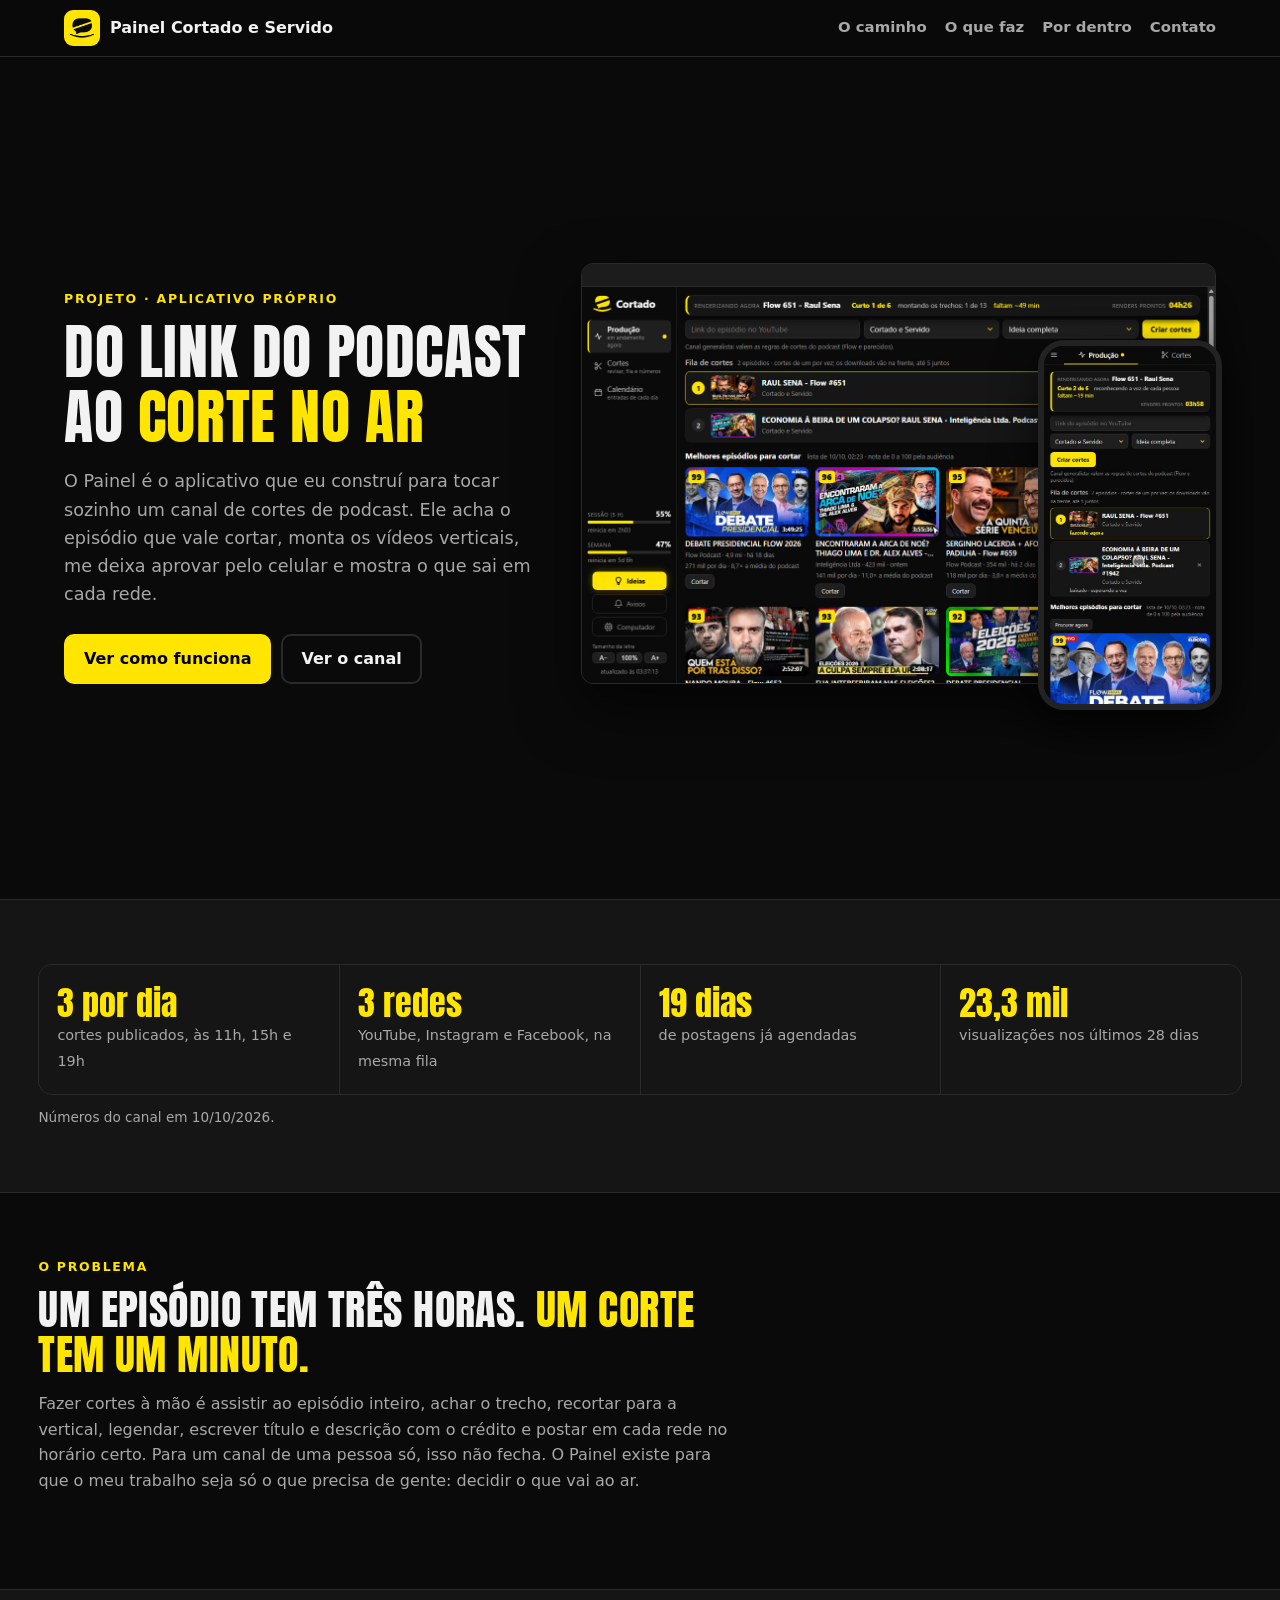
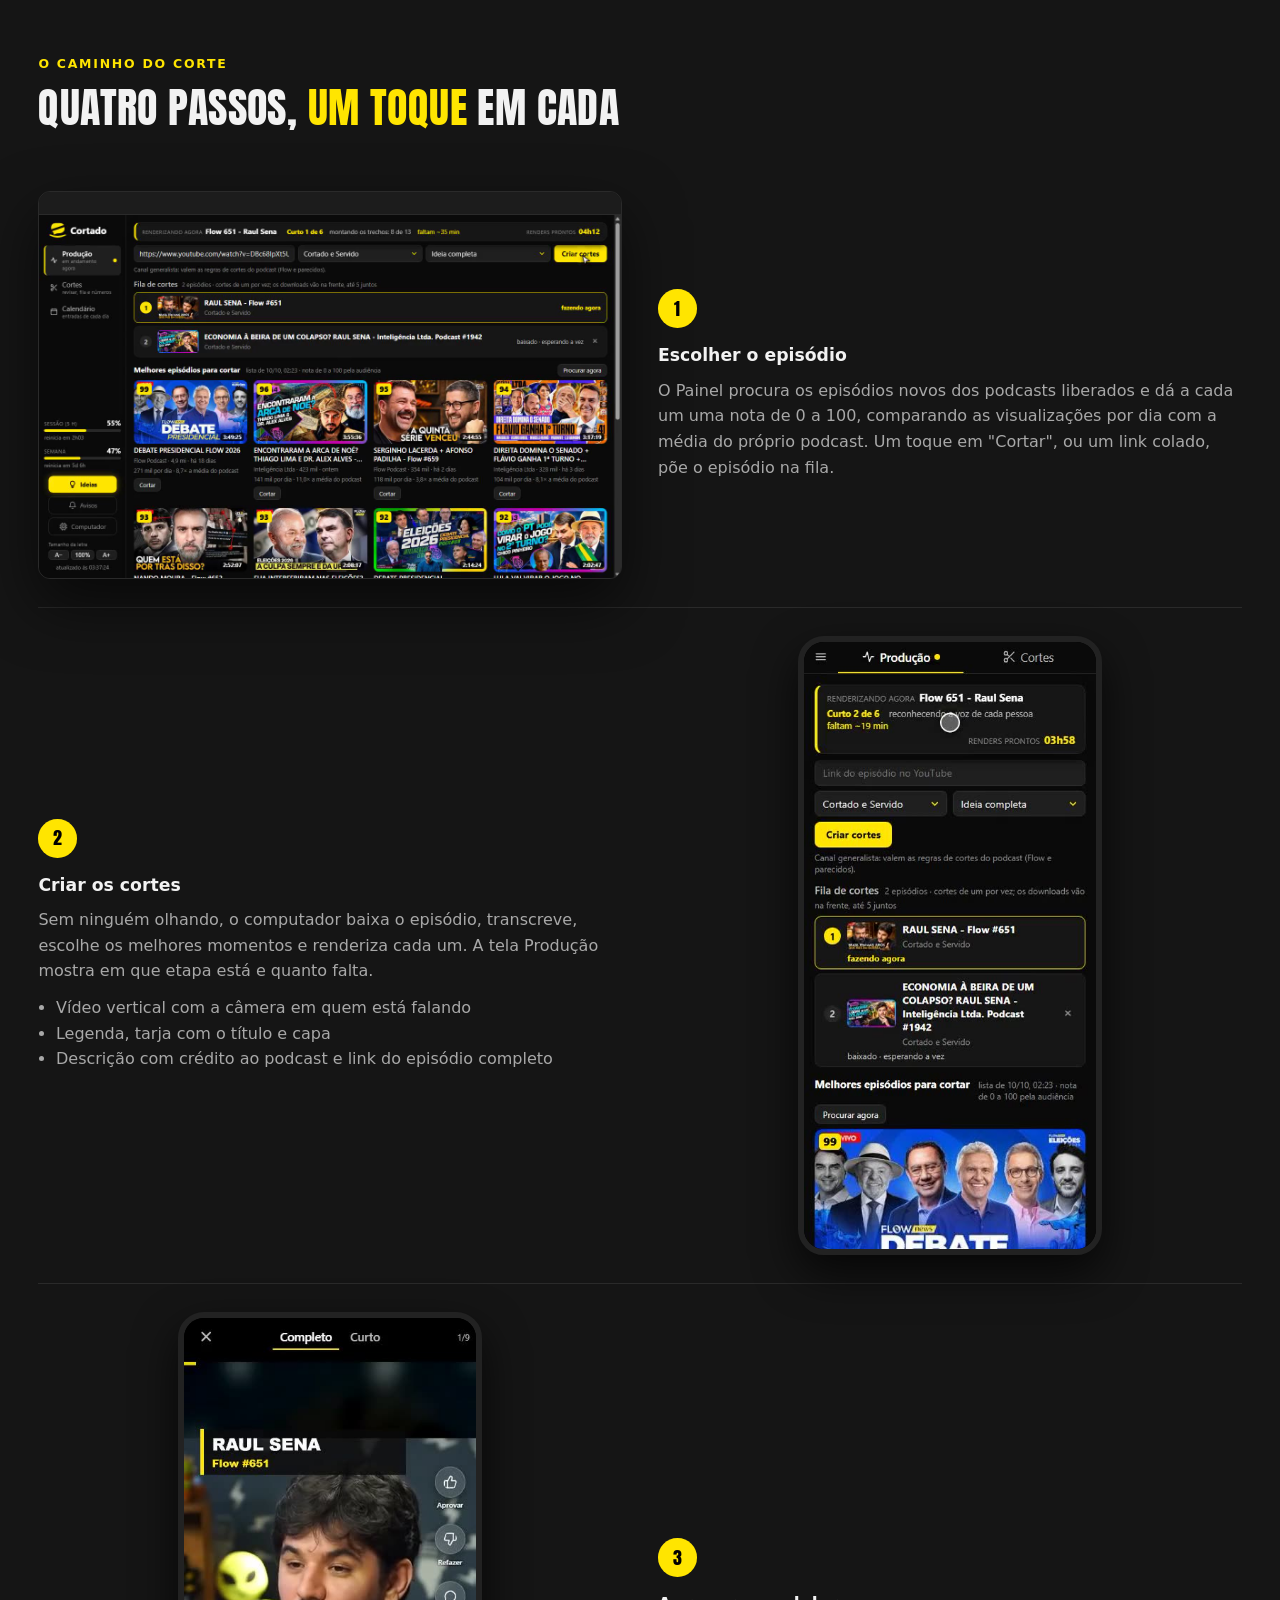
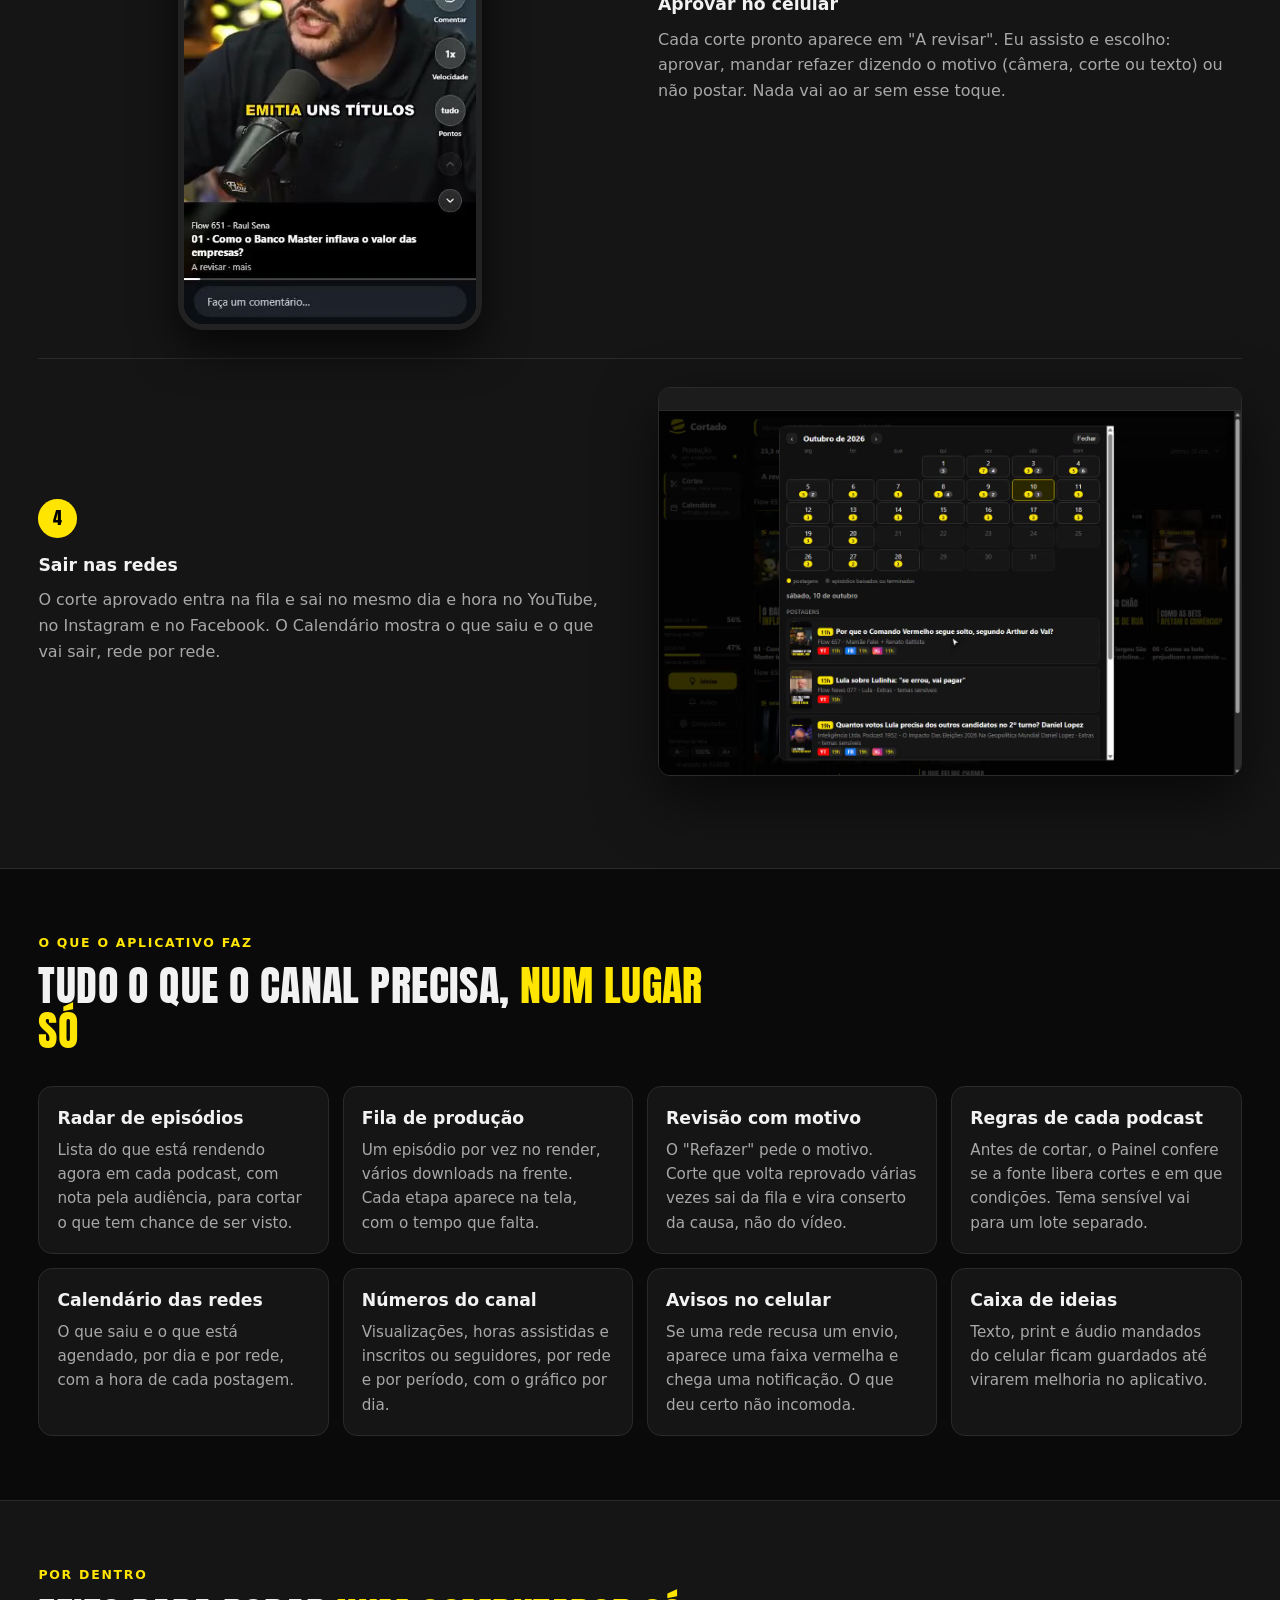
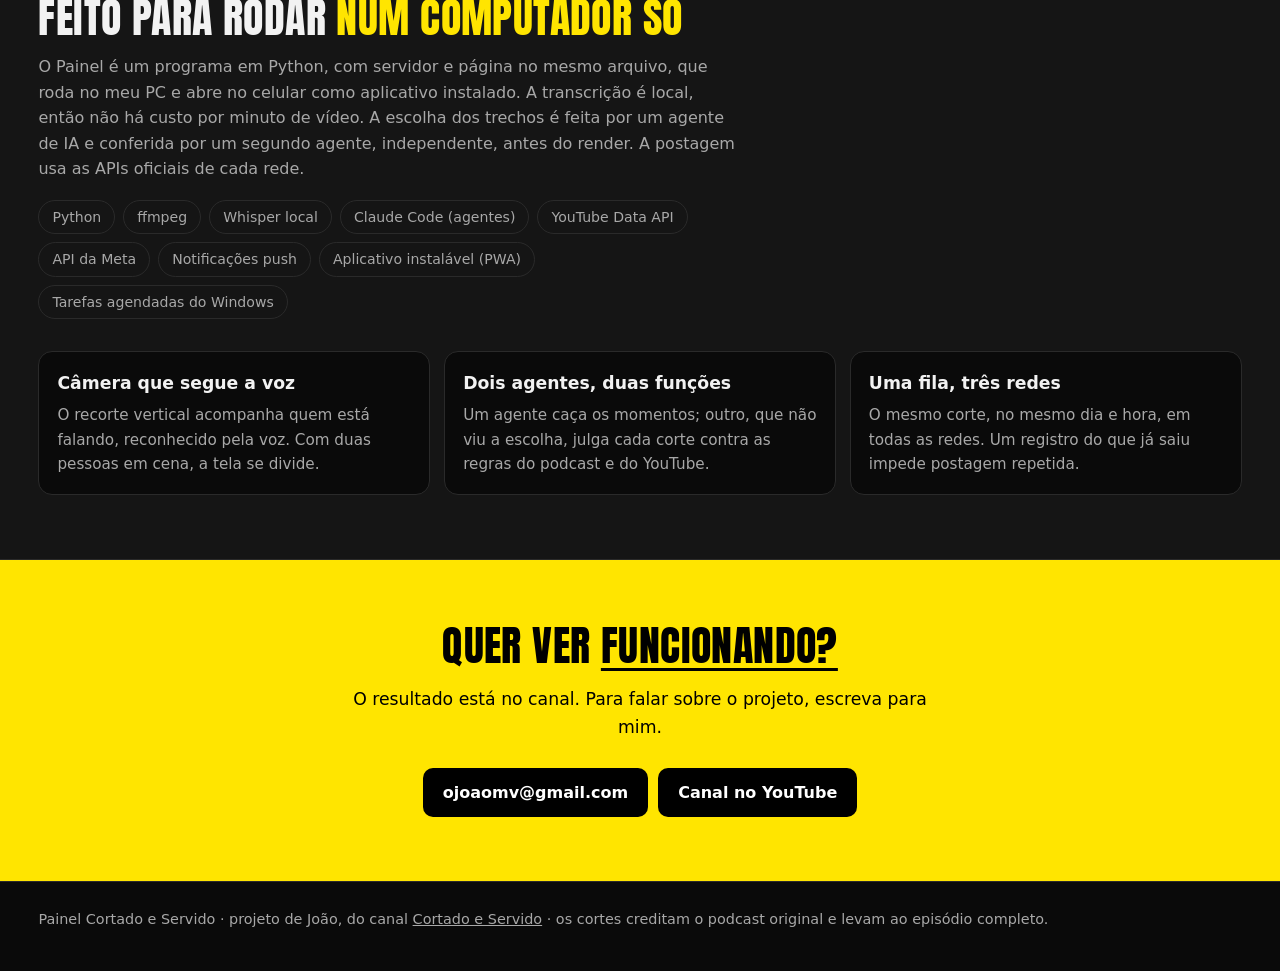
==== index.html @ e0ce44ca "Site do Painel Cortado e Servido: portfólio e vendas Co-Authored-By: Claude Opus 5.5 <noreply@anthro" ====
<!doctype html><html lang="pt-BR"><head><meta charset="utf-8"><meta name="viewport" content="width=device-width,initial-scale=1">
<title>Painel Cortado e Servido — do link do podcast ao corte no ar</title>
<meta name="description" content="Como funciona o Painel do Cortado e Servido: um aplicativo próprio que acha o episódio, cria os cortes, deixa aprovar no celular e agenda nas redes.">
<link rel="icon" href="favicon.ico" sizes="any"><link rel="icon" type="image/png" sizes="32x32" href="favicon-32.png"><link rel="apple-touch-icon" href="apple-touch-icon.png">
<link rel="preconnect" href="https://fonts.googleapis.com"><link rel="preconnect" href="https://fonts.gstatic.com" crossorigin>
<link href="https://fonts.googleapis.com/css2?family=Anton&display=swap" rel="stylesheet"><link rel="stylesheet" href="painel.css"></head><body>

<header class="topo"><div class="dentro"><a class="marca" href="./"><img src="icon-512.png" alt="" width="36" height="36">Painel Cortado e Servido</a>
<nav><a class="some" href="#caminho">O caminho</a><a class="some" href="#telas">O que faz</a><a class="some" href="#dentro">Por dentro</a><a href="#contato">Contato</a></nav></div></header>

<main>
<section class="capa"><div class="dentro">
<div><p class="olho">Projeto · aplicativo próprio</p>
<h1>Do link do podcast ao <em>corte no ar</em></h1>
<p class="sub">O Painel é o aplicativo que eu construí para tocar sozinho um canal de cortes de podcast. Ele acha o episódio que vale cortar, monta os vídeos verticais, me deixa aprovar pelo celular e mostra o que sai em cada rede.</p>
<div class="botoes"><a class="botao" href="#caminho">Ver como funciona</a><a class="botao claro" href="https://www.youtube.com/@cortadoeservido">Ver o canal</a></div></div>
<div class="palco"><div class="janela"><video src="videos/painel-pc.mp4" poster="videos/painel-pc.jpg" width="1280" height="800" autoplay muted loop playsinline preload="auto" aria-label="Vídeo do Painel no computador: colar o link do episódio, ver a fila, assistir ao corte, aprovar e conferir o calendário"></video></div>
<div class="celular"><video src="videos/painel-celular.mp4" poster="videos/painel-celular.jpg" width="412" height="856" autoplay muted loop playsinline preload="auto" aria-label="Vídeo do Painel no celular: do link do episódio ao corte aprovado"></video></div></div>
</div></section>

<section class="faixa"><div class="dentro">
<ul class="numeros">
<li><b>3 por dia</b><span>cortes publicados, às 11h, 15h e 19h</span></li>
<li><b>3 redes</b><span>YouTube, Instagram e Facebook, na mesma fila</span></li>
<li><b>19 dias</b><span>de postagens já agendadas</span></li>
<li><b>23,3 mil</b><span>visualizações nos últimos 28 dias</span></li>
</ul>
<p style="color:var(--fraco);font-size:.85em;margin:12px 0 0">Números do canal em 10/10/2026.</p>
</div></section>

<section id="problema"><div class="dentro"><div class="cab">
<p class="olho">O problema</p>
<h2>Um episódio tem três horas. <em>Um corte tem um minuto.</em></h2>
<p>Fazer cortes à mão é assistir ao episódio inteiro, achar o trecho, recortar para a vertical, legendar, escrever título e descrição com o crédito e postar em cada rede no horário certo. Para um canal de uma pessoa só, isso não fecha. O Painel existe para que o meu trabalho seja só o que precisa de gente: decidir o que vai ao ar.</p>
</div></div></section>

<section id="caminho" class="faixa"><div class="dentro"><div class="cab">
<p class="olho">O caminho do corte</p>
<h2>Quatro passos, <em>um toque</em> em cada</h2></div>

<div class="passo"><div><div class="n">1</div><h3>Escolher o episódio</h3>
<p>O Painel procura os episódios novos dos podcasts liberados e dá a cada um uma nota de 0 a 100, comparando as visualizações por dia com a média do próprio podcast. Um toque em "Cortar", ou um link colado, põe o episódio na fila.</p></div>
<div class="foto"><div class="janela"><video class="rola" src="videos/passo-link-pc.mp4" poster="videos/passo-link-pc.jpg" width="1280" height="800" muted loop playsinline preload="none" aria-label="Lista dos melhores episódios para cortar, com nota de 0 a 100"></video></div></div></div>

<div class="passo"><div><div class="n">2</div><h3>Criar os cortes</h3>
<p>Sem ninguém olhando, o computador baixa o episódio, transcreve, escolhe os melhores momentos e renderiza cada um. A tela Produção mostra em que etapa está e quanto falta.</p>
<ul><li>Vídeo vertical com a câmera em quem está falando</li><li>Legenda, tarja com o título e capa</li><li>Descrição com crédito ao podcast e link do episódio completo</li></ul></div>
<div class="foto estreita"><div class="celular"><video class="rola" src="videos/passo-fila-celular.mp4" poster="videos/passo-fila-celular.jpg" width="412" height="856" muted loop playsinline preload="none" aria-label="Tela Produção no celular: render em andamento e fila de cortes"></video></div></div></div>

<div class="passo"><div><div class="n">3</div><h3>Aprovar no celular</h3>
<p>Cada corte pronto aparece em "A revisar". Eu assisto e escolho: aprovar, mandar refazer dizendo o motivo (câmera, corte ou texto) ou não postar. Nada vai ao ar sem esse toque.</p></div>
<div class="foto estreita"><div class="celular"><video class="rola" src="videos/passo-aprovar-celular.mp4" poster="videos/passo-aprovar-celular.jpg" width="412" height="856" muted loop playsinline preload="none" aria-label="Tela Cortes no celular: cortes a revisar"></video></div></div></div>

<div class="passo"><div><div class="n">4</div><h3>Sair nas redes</h3>
<p>O corte aprovado entra na fila e sai no mesmo dia e hora no YouTube, no Instagram e no Facebook. O Calendário mostra o que saiu e o que vai sair, rede por rede.</p></div>
<div class="foto"><div class="janela"><video class="rola" src="videos/passo-calendario-pc.mp4" poster="videos/passo-calendario-pc.jpg" width="1280" height="800" muted loop playsinline preload="none" aria-label="Calendário do Painel com as postagens de cada dia em cada rede"></video></div></div></div>
</div></section>

<section id="telas"><div class="dentro"><div class="cab">
<p class="olho">O que o aplicativo faz</p>
<h2>Tudo o que o canal precisa, <em>num lugar só</em></h2></div>
<ul class="grade">
<li><h3>Radar de episódios</h3><p>Lista do que está rendendo agora em cada podcast, com nota pela audiência, para cortar o que tem chance de ser visto.</p></li>
<li><h3>Fila de produção</h3><p>Um episódio por vez no render, vários downloads na frente. Cada etapa aparece na tela, com o tempo que falta.</p></li>
<li><h3>Revisão com motivo</h3><p>O "Refazer" pede o motivo. Corte que volta reprovado várias vezes sai da fila e vira conserto da causa, não do vídeo.</p></li>
<li><h3>Regras de cada podcast</h3><p>Antes de cortar, o Painel confere se a fonte libera cortes e em que condições. Tema sensível vai para um lote separado.</p></li>
<li><h3>Calendário das redes</h3><p>O que saiu e o que está agendado, por dia e por rede, com a hora de cada postagem.</p></li>
<li><h3>Números do canal</h3><p>Visualizações, horas assistidas e inscritos ou seguidores, por rede e por período, com o gráfico por dia.</p></li>
<li><h3>Avisos no celular</h3><p>Se uma rede recusa um envio, aparece uma faixa vermelha e chega uma notificação. O que deu certo não incomoda.</p></li>
<li><h3>Caixa de ideias</h3><p>Texto, print e áudio mandados do celular ficam guardados até virarem melhoria no aplicativo.</p></li>
</ul></div></section>

<section id="dentro" class="faixa"><div class="dentro"><div class="cab">
<p class="olho">Por dentro</p>
<h2>Feito para rodar <em>num computador só</em></h2>
<p>O Painel é um programa em Python, com servidor e página no mesmo arquivo, que roda no meu PC e abre no celular como aplicativo instalado. A transcrição é local, então não há custo por minuto de vídeo. A escolha dos trechos é feita por um agente de IA e conferida por um segundo agente, independente, antes do render. A postagem usa as APIs oficiais de cada rede.</p>
<ul class="pilha"><li>Python</li><li>ffmpeg</li><li>Whisper local</li><li>Claude Code (agentes)</li><li>YouTube Data API</li><li>API da Meta</li><li>Notificações push</li><li>Aplicativo instalável (PWA)</li><li>Tarefas agendadas do Windows</li></ul></div>
<ul class="grade">
<li><h3>Câmera que segue a voz</h3><p>O recorte vertical acompanha quem está falando, reconhecido pela voz. Com duas pessoas em cena, a tela se divide.</p></li>
<li><h3>Dois agentes, duas funções</h3><p>Um agente caça os momentos; outro, que não viu a escolha, julga cada corte contra as regras do podcast e do YouTube.</p></li>
<li><h3>Uma fila, três redes</h3><p>O mesmo corte, no mesmo dia e hora, em todas as redes. Um registro do que já saiu impede postagem repetida.</p></li>
</ul></div></section>

<section id="contato" class="chamada"><div class="dentro">
<h2>Quer ver <em>funcionando?</em></h2>
<p>O resultado está no canal. Para falar sobre o projeto, escreva para mim.</p>
<div class="botoes"><a class="botao" href="mailto:ojoaomv@gmail.com">ojoaomv@gmail.com</a><a class="botao" href="https://www.youtube.com/@cortadoeservido">Canal no YouTube</a></div>
</div></section>
</main>

<footer><div class="dentro">Painel Cortado e Servido · projeto de João, do canal <a href="https://www.youtube.com/@cortadoeservido">Cortado e Servido</a> · os cortes creditam o podcast original e levam ao episódio completo.</div></footer>
<script src="painel.js"></script>
</body></html>
---- painel.css ----
:root{--amarelo:#ffe500;--preto:#0a0a0a;--chapa:#151515;--linha:#2a2a2a;--texto:#f2f2f2;--fraco:#a8a8a8}
*{box-sizing:border-box}
html{scroll-behavior:smooth;font-size:clamp(16px,.9375vw - 2px,30px)}
body{font-family:system-ui,-apple-system,"Segoe UI",sans-serif;margin:0;line-height:1.6;color:var(--texto);background:var(--preto)}
img,video{max-width:100%;height:auto;display:block}
a{color:var(--amarelo)}
.dentro{max-width:96rem;margin:0 auto;padding:0 max(16px,3vw)}

header.topo{position:sticky;top:0;z-index:5;background:rgba(10,10,10,.92);backdrop-filter:blur(8px);border-bottom:1px solid var(--linha)}
.topo .dentro{display:flex;align-items:center;gap:8px 18px;flex-wrap:wrap;padding-top:10px;padding-bottom:10px}
.marca{display:flex;align-items:center;gap:10px;font-weight:800;color:var(--texto);text-decoration:none}
.marca img{width:36px;height:36px;border-radius:9px}
nav{margin-left:auto;display:flex;gap:4px 18px;flex-wrap:wrap;align-items:center}
nav a{color:var(--fraco);text-decoration:none;font-weight:600;font-size:.93em}
nav a:hover{color:var(--texto)}

h1,h2{font-family:Anton,Impact,"Arial Narrow Bold",sans-serif;font-weight:400;text-transform:uppercase;letter-spacing:.01em;line-height:1.08;margin:0}
h1{font-size:clamp(2.6rem,4.7vw,9rem)}
h2{font-size:clamp(1.7rem,4.4vw,2.6rem)}
h3{font-size:1.08em;margin:0 0 .3em}
h1 em,h2 em{font-style:normal;color:var(--amarelo)}
.olho{font-size:.78em;font-weight:700;letter-spacing:.14em;text-transform:uppercase;color:var(--amarelo);margin:0 0 .9em}
.sub{font-size:1.14em;color:var(--fraco);max-width:38em;margin:1em 0 0}
section{padding:64px 0}
section.faixa{background:var(--chapa);border-top:1px solid var(--linha);border-bottom:1px solid var(--linha)}
.cab{max-width:44em;margin-bottom:32px}
.cab p{color:var(--fraco);margin:.8em 0 0}
.cab .olho{color:var(--amarelo);margin:0 0 .9em}

.botoes{display:flex;gap:10px;flex-wrap:wrap;margin-top:26px}
.botao{background:var(--amarelo);color:#000;text-decoration:none;font-weight:800;padding:12px 20px;border-radius:10px;display:inline-block}
.botao:hover{filter:brightness(1.08)}
.botao.claro{background:transparent;color:var(--texto);border:2px solid var(--linha);padding:10px 18px}
.botao.claro:hover{border-color:var(--fraco)}

.capa{padding:56px 0 40px}
.capa .dentro{display:grid;grid-template-columns:.85fr 1.15fr;gap:3rem;align-items:center;width:100%}
.palco{position:relative;padding-bottom:28px}
.janela{border:1px solid var(--linha);border-radius:12px;overflow:hidden;background:var(--chapa);box-shadow:0 24px 60px rgba(0,0,0,.6)}
.janela::before{content:"";display:block;height:22px;background:#1c1c1c;border-bottom:1px solid var(--linha)}
.celular{border:6px solid #222;border-radius:26px;overflow:hidden;background:#000;box-shadow:0 18px 44px rgba(0,0,0,.7)}
.palco .celular{position:absolute;right:-6px;bottom:0;width:31%}

.numeros{display:grid;grid-template-columns:repeat(auto-fit,minmax(150px,1fr));gap:1px;background:var(--linha);border:1px solid var(--linha);border-radius:14px;overflow:hidden;padding:0;margin:0;list-style:none}
.numeros li{background:var(--chapa);padding:20px 18px}
.numeros b{display:block;font-family:Anton,Impact,sans-serif;font-weight:400;font-size:2.1rem;line-height:1.1;color:var(--amarelo)}
.numeros span{font-size:.9em;color:var(--fraco)}

.passo{display:grid;grid-template-columns:1fr 1fr;gap:36px;align-items:center;padding:28px 0}
.passo + .passo{border-top:1px solid var(--linha)}
.passo:nth-child(even) .foto{order:-1}
.passo .n{font-family:Anton,Impact,sans-serif;font-size:1.1rem;color:#000;background:var(--amarelo);width:2.2em;height:2.2em;border-radius:50%;display:grid;place-items:center;margin-bottom:14px}
.passo p{color:var(--fraco);margin:.5em 0 0}
.passo ul{color:var(--fraco);padding-left:1.1em;margin:.7em 0 0}
.passo .foto.estreita{max-width:19rem;margin:0 auto}

.grade{display:grid;grid-template-columns:repeat(4,1fr);gap:14px;padding:0;margin:0;list-style:none}
.grade:has(li:nth-child(3):last-child){grid-template-columns:repeat(3,1fr)}
.grade li{border:1px solid var(--linha);border-radius:14px;padding:18px;background:var(--chapa)}
section.faixa .grade li{background:var(--preto)}
.grade p{margin:0;font-size:.95em;color:var(--fraco)}

.pilha{display:flex;flex-wrap:wrap;gap:8px;padding:0;margin:18px 0 0;list-style:none}
.pilha li{border:1px solid var(--linha);border-radius:99px;padding:5px 13px;font-size:.88em;color:var(--fraco)}

.dupla{display:grid;grid-template-columns:1fr 1fr;gap:14px}
.caixa{border:1px solid var(--linha);border-radius:14px;padding:22px;background:var(--chapa)}
.caixa.sim{border-color:var(--amarelo)}
.caixa ul{padding-left:1.1em;margin:.6em 0 0;color:var(--fraco)}
.caixa li{margin-bottom:.35em}

details{border-bottom:1px solid var(--linha);padding:14px 0}
summary{cursor:pointer;font-weight:700;list-style:none;display:flex;justify-content:space-between;gap:16px}
summary::after{content:"+";color:var(--amarelo);font-weight:800}
details[open] summary::after{content:"–"}
summary::-webkit-details-marker{display:none}
details p{color:var(--fraco);margin:.6em 0 0;max-width:46em}

.chamada{background:var(--amarelo);color:#000;text-align:center}
.chamada h2 em{color:#000;text-decoration:underline;text-decoration-thickness:.08em;text-underline-offset:.12em}
.chamada p{max-width:34em;margin:1em auto 0;font-size:1.08em}
.chamada .botoes{justify-content:center}
.chamada .botao{background:#000;color:#fff}

footer{padding:26px 0 40px;font-size:.9em;color:var(--fraco);border-top:1px solid var(--linha)}
footer a{color:var(--fraco)}

/* movimento (painel.js põe a classe js; sem ela a página fica inteira e parada) */
.gira{position:relative}
.gira img{transition:opacity .9s ease}
.gira img:not(:first-child){position:absolute;inset:0;width:100%;height:100%}
.gira img:not(.vista){opacity:0}
.telas{display:flex;gap:8px;margin-top:14px;font-size:.8em;font-weight:700;color:var(--fraco)}
.telas span{border:1px solid var(--linha);border-radius:99px;padding:3px 12px;transition:background .4s,color .4s,border-color .4s}
.telas span.vista{background:var(--amarelo);border-color:var(--amarelo);color:#000}
.palco{padding-bottom:26px}
.palco .celular{bottom:0;width:29%}
.botao{transition:transform .18s,filter .18s,border-color .18s}
.botao:hover{transform:translateY(-2px)}
.botao:active{transform:translateY(0) scale(.98)}
.grade li,.caixa{transition:transform .25s,border-color .25s,opacity .6s}
.grade li:hover{transform:translateY(-4px);border-color:var(--amarelo)}
.passo .foto img,.passo .foto video{transition:transform .5s cubic-bezier(.2,.7,.2,1)}
.passo .foto:hover img,.passo .foto:hover video{transform:scale(1.03)}
.progresso{position:fixed;left:0;top:0;height:3px;width:100%;z-index:9;background:var(--amarelo);transform:scaleX(0);transform-origin:left}
.js .surge{opacity:0;transform:translateY(24px);transition:opacity .6s ease,transform .6s cubic-bezier(.2,.7,.2,1),border-color .25s}
.js .surge.visto{opacity:1;transform:none}
.js .grade li.visto:hover{transform:translateY(-4px)}
.js .passo .foto.surge{transform:translateY(24px) scale(.96)}
.js .passo .foto.surge.visto{transform:none}
@keyframes sobe{from{opacity:0;transform:translateY(22px)}to{opacity:1;transform:none}}
@keyframes chega{from{opacity:0;transform:translateY(30px) scale(.96)}to{opacity:1;transform:none}}
@keyframes flutua{0%,100%{transform:translateY(0)}50%{transform:translateY(-10px)}}
@keyframes brilho{0%,100%{box-shadow:0 0 0 0 rgba(255,229,0,.45)}60%{box-shadow:0 0 0 12px rgba(255,229,0,0)}}
.js .capa .dentro>div:first-child>*{animation:sobe .7s cubic-bezier(.2,.7,.2,1) both}
.js .capa .dentro>div:first-child>:nth-child(2){animation-delay:.1s}
.js .capa .dentro>div:first-child>:nth-child(3){animation-delay:.22s}
.js .capa .dentro>div:first-child>:nth-child(4){animation-delay:.34s}
.js .palco{animation:chega .9s .25s cubic-bezier(.2,.7,.2,1) both}
.js .palco .celular{animation:flutua 5.5s ease-in-out infinite}
.js .capa .botao:not(.claro),.js .chamada .botao{animation:brilho 2.6s ease-out 1.2s infinite}

@media (min-width:761px){
 .capa .dentro,.topo .dentro{max-width:none;padding-left:5vw;padding-right:5vw}
 .capa .sub{font-size:clamp(1.1rem,1.25vw,2rem)}
 .capa{min-height:calc(100vh - 3.6rem);min-height:calc(100svh - 3.6rem);display:flex;align-items:center}
}
@media (max-width:1100px){.grade{grid-template-columns:1fr 1fr}}
@media (max-width:760px){
 .grade,.grade:has(li:nth-child(3):last-child){grid-template-columns:1fr}
 section{padding:44px 0}
 .capa{padding:32px 0 24px}
 .capa .dentro,.passo,.dupla{grid-template-columns:1fr;gap:22px}
 .passo:nth-child(even) .foto{order:0}
 nav a.some{display:none}
 h1{font-size:clamp(2.2rem,9.5vw,3.2rem)}
 .numeros{grid-template-columns:1fr 1fr}
}
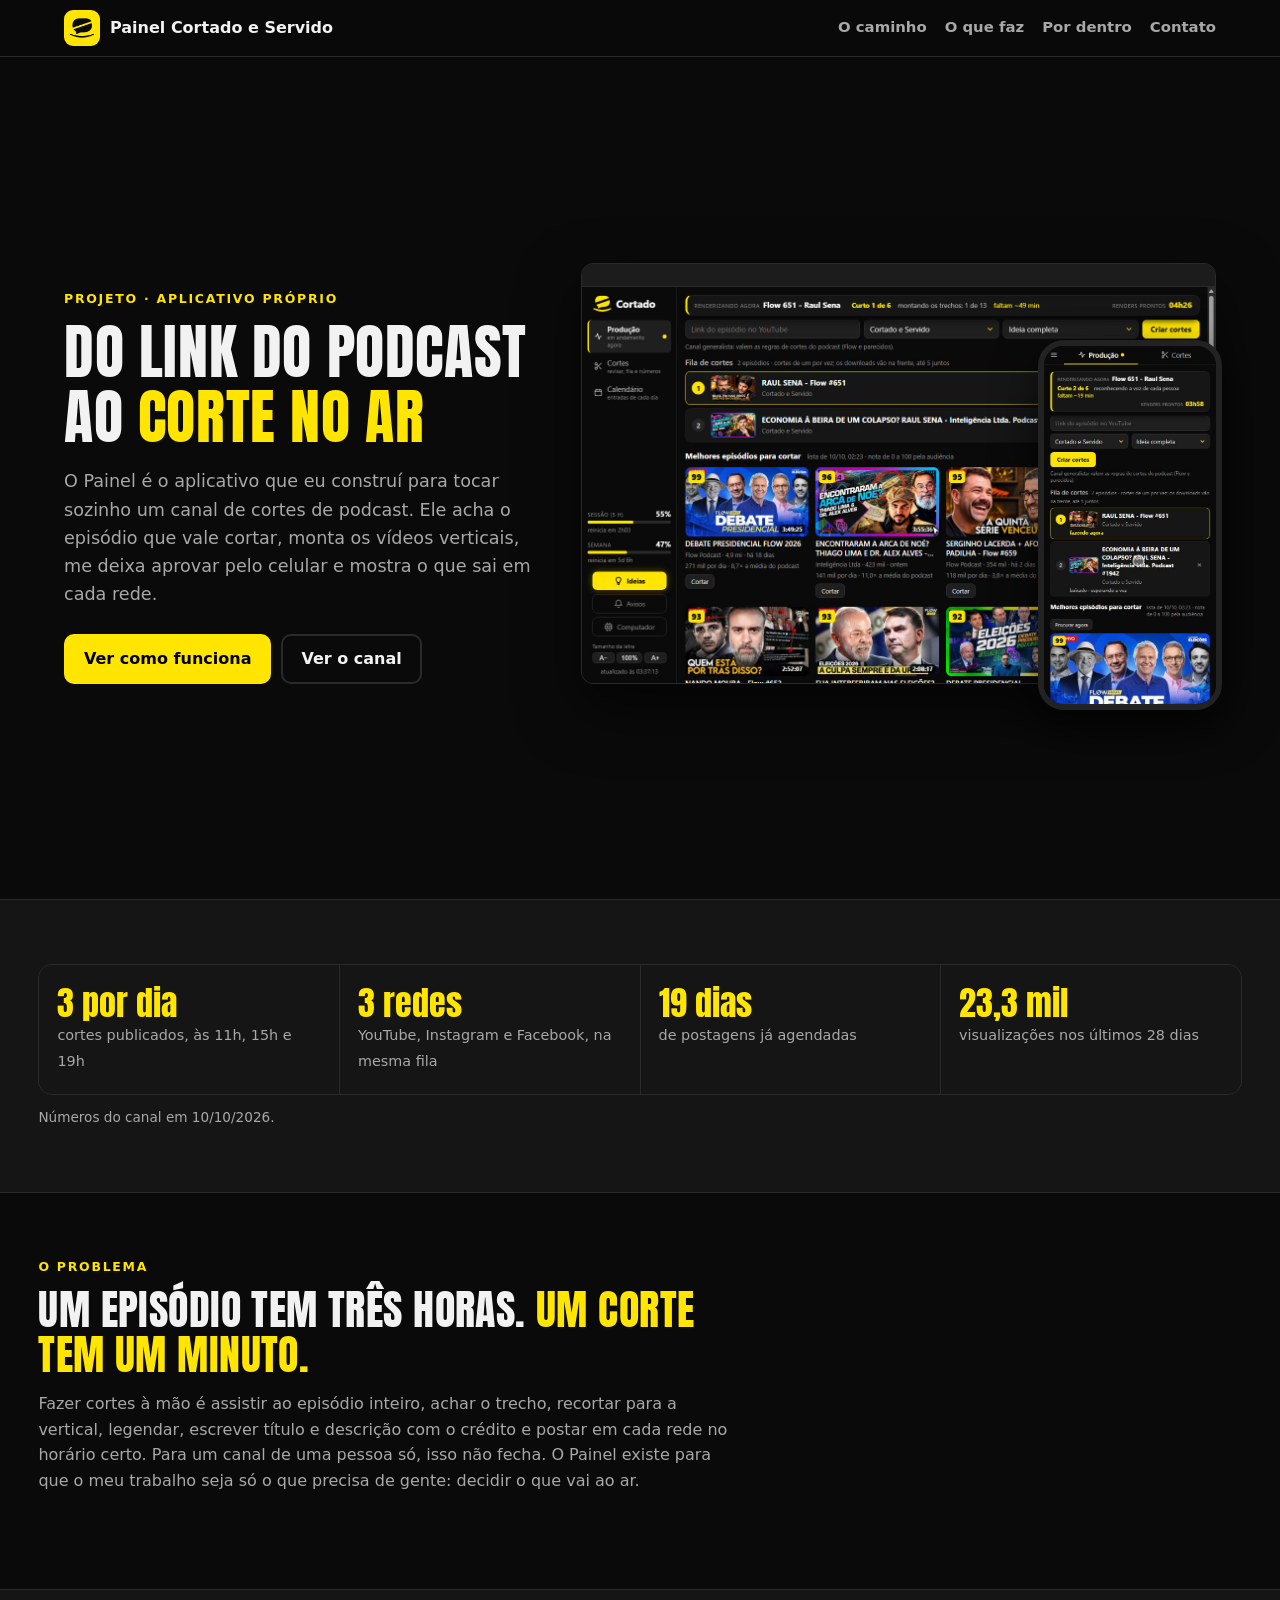
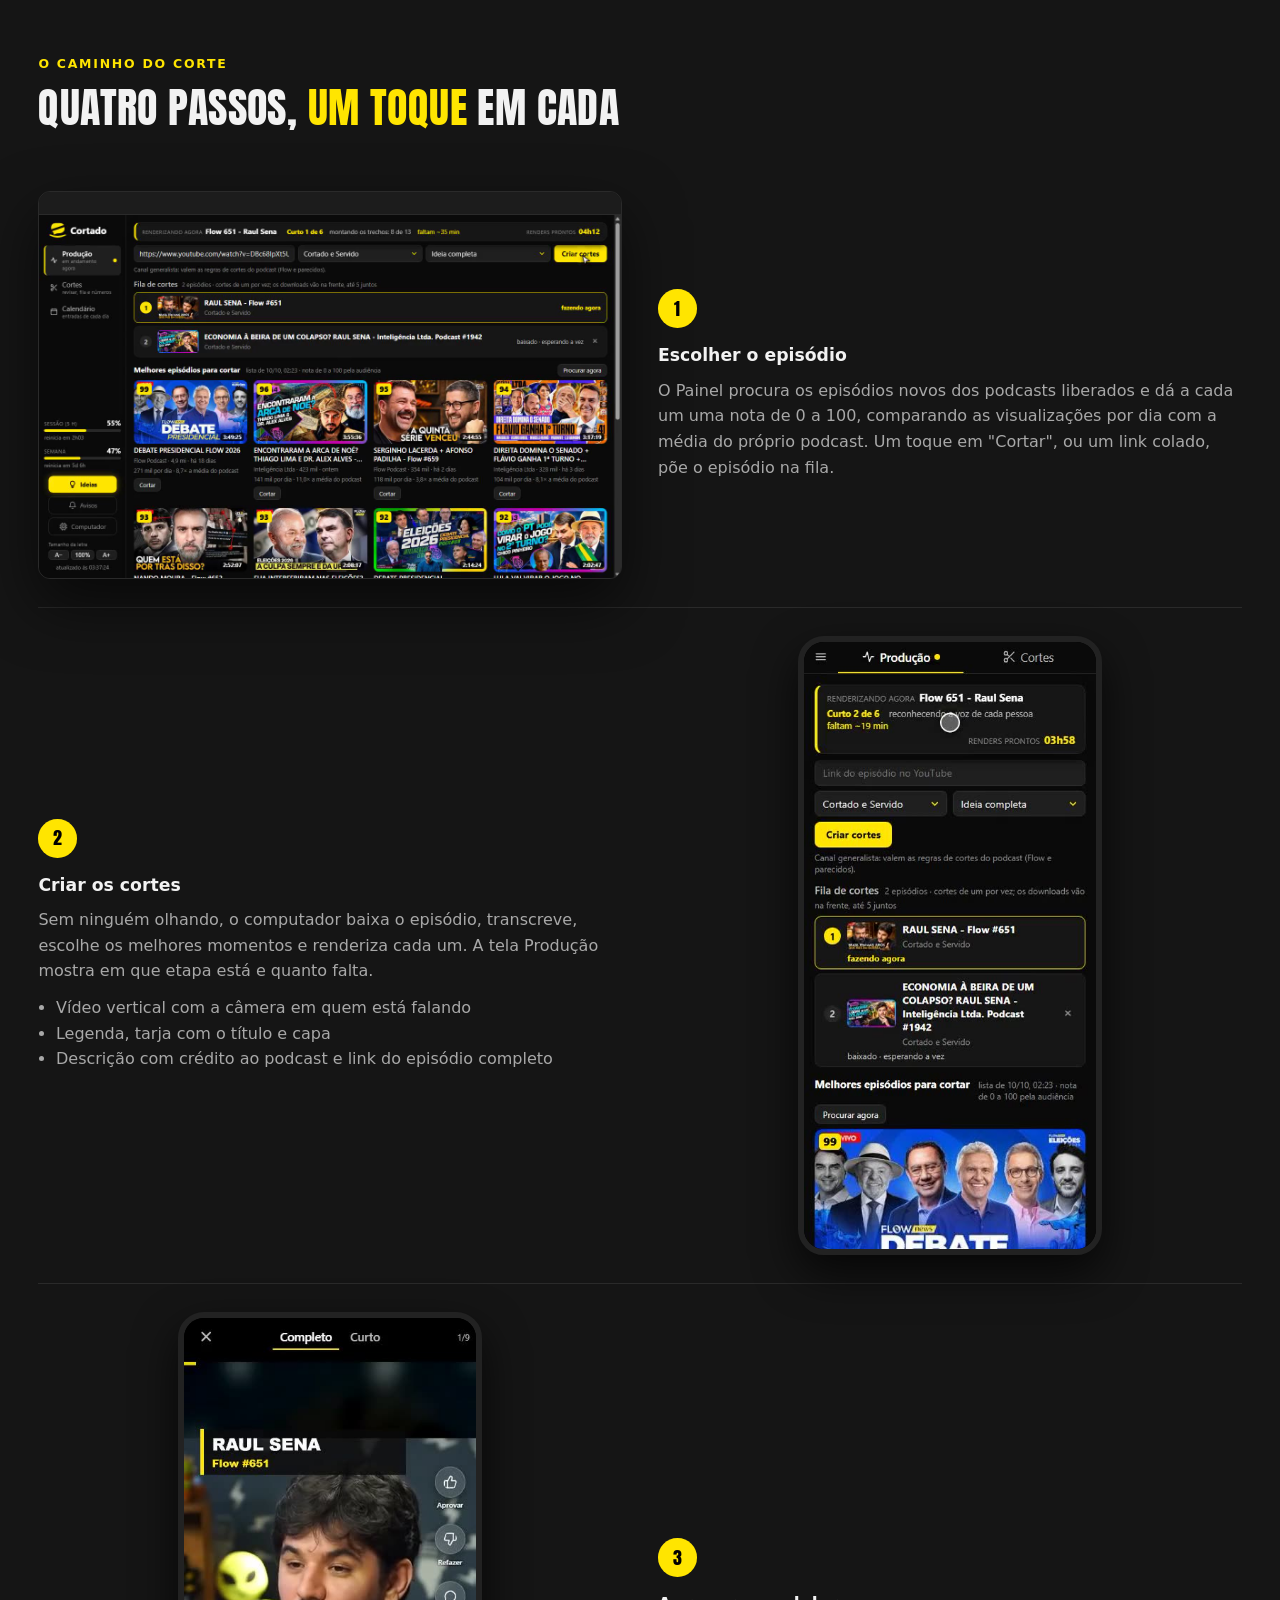
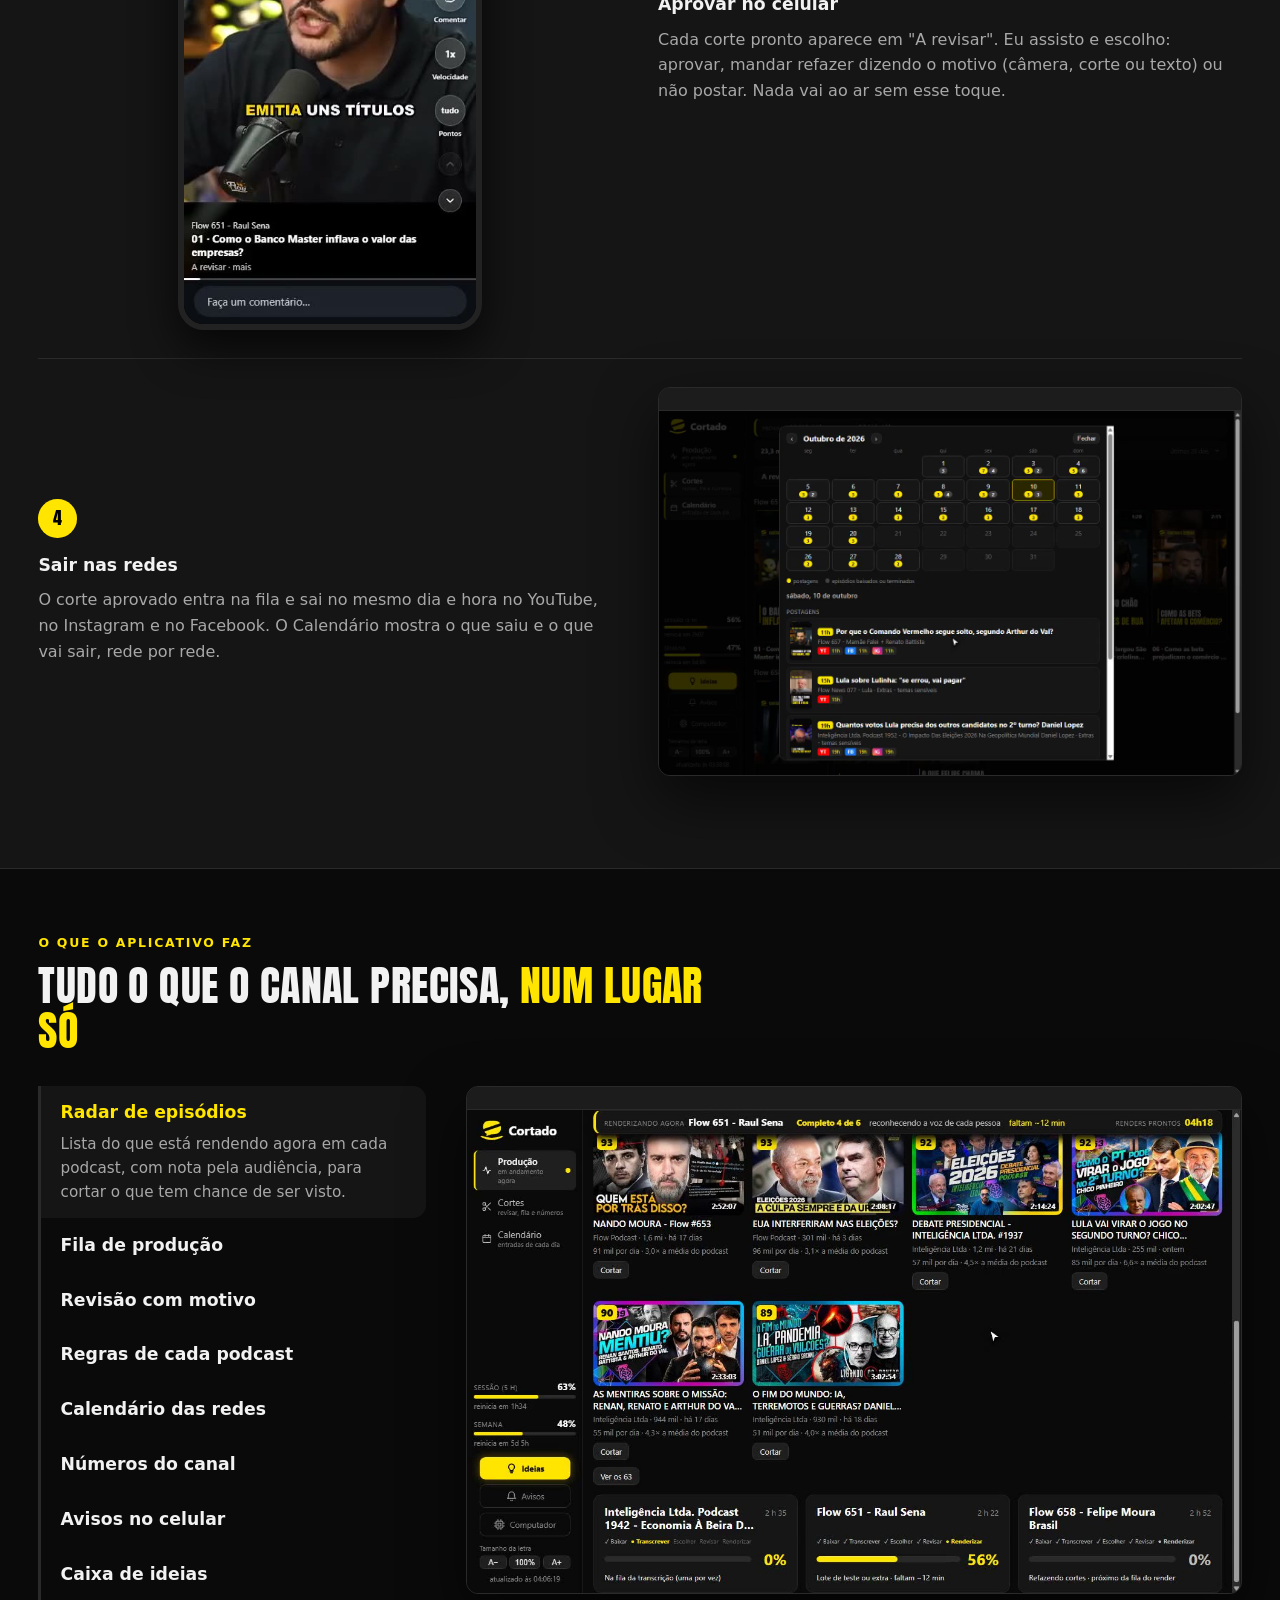
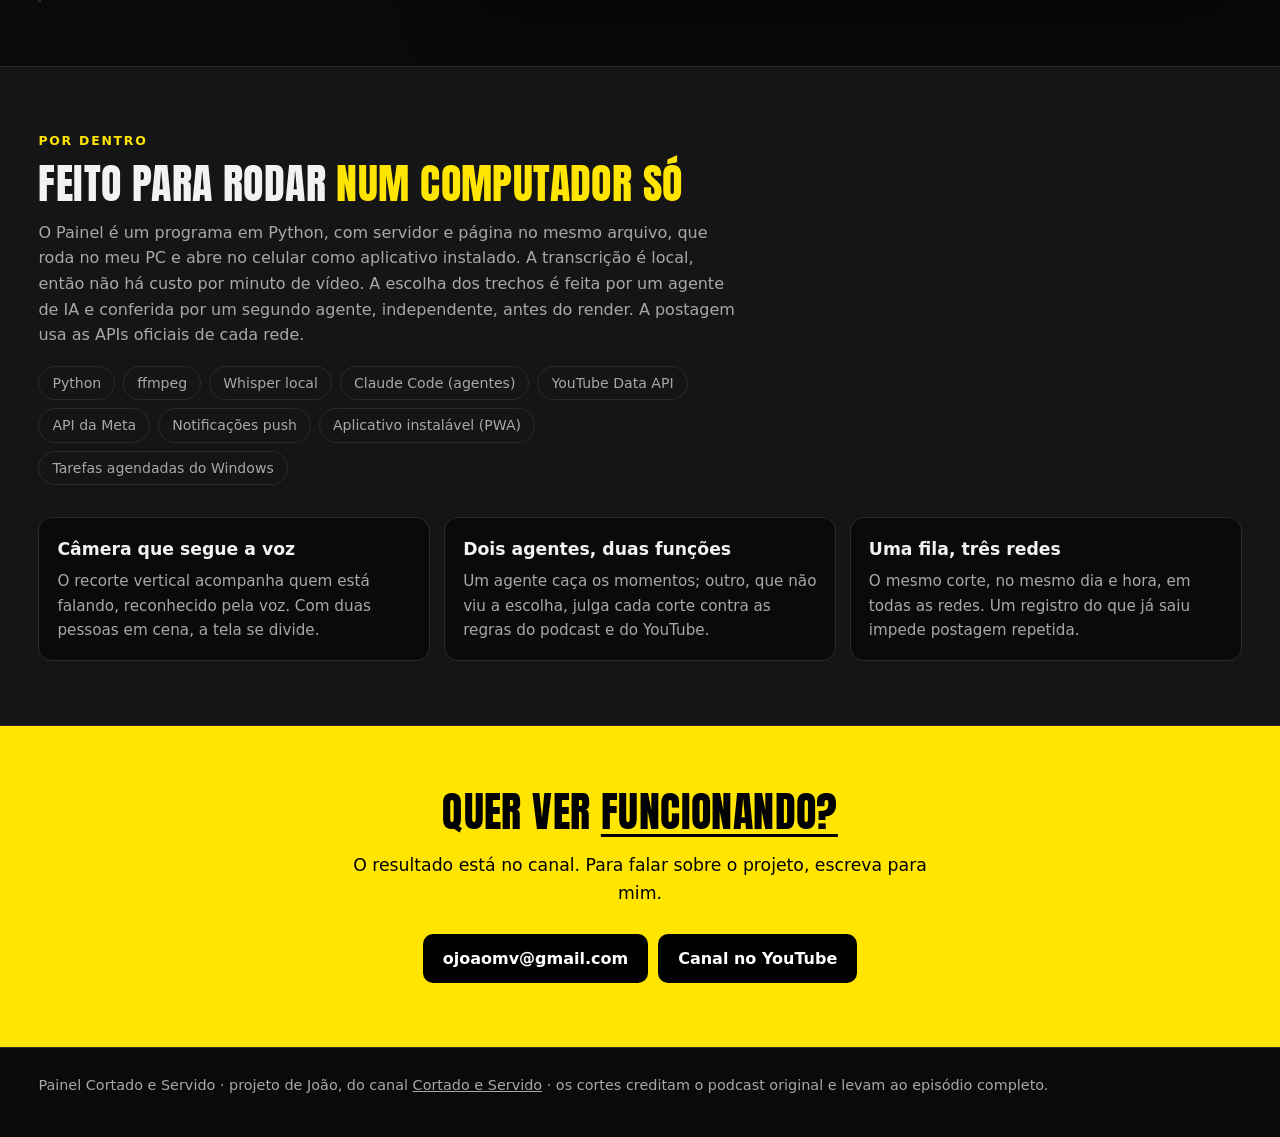
==== commit 498a44ca: "Recursos em abas com o vídeo da tela ao lado, no lugar dos cartões Co-Authored-By: Claude Opus 5.5 <" ====
--- a/index.html
+++ b/index.html
@@ -59,16 +59,17 @@
 <section id="telas"><div class="dentro"><div class="cab">
 <p class="olho">O que o aplicativo faz</p>
 <h2>Tudo o que o canal precisa, <em>num lugar só</em></h2></div>
-<ul class="grade">
-<li><h3>Radar de episódios</h3><p>Lista do que está rendendo agora em cada podcast, com nota pela audiência, para cortar o que tem chance de ser visto.</p></li>
-<li><h3>Fila de produção</h3><p>Um episódio por vez no render, vários downloads na frente. Cada etapa aparece na tela, com o tempo que falta.</p></li>
-<li><h3>Revisão com motivo</h3><p>O "Refazer" pede o motivo. Corte que volta reprovado várias vezes sai da fila e vira conserto da causa, não do vídeo.</p></li>
-<li><h3>Regras de cada podcast</h3><p>Antes de cortar, o Painel confere se a fonte libera cortes e em que condições. Tema sensível vai para um lote separado.</p></li>
-<li><h3>Calendário das redes</h3><p>O que saiu e o que está agendado, por dia e por rede, com a hora de cada postagem.</p></li>
-<li><h3>Números do canal</h3><p>Visualizações, horas assistidas e inscritos ou seguidores, por rede e por período, com o gráfico por dia.</p></li>
-<li><h3>Avisos no celular</h3><p>Se uma rede recusa um envio, aparece uma faixa vermelha e chega uma notificação. O que deu certo não incomoda.</p></li>
-<li><h3>Caixa de ideias</h3><p>Texto, print e áudio mandados do celular ficam guardados até virarem melhoria no aplicativo.</p></li>
-</ul></div></section>
+<div class="abas"><div class="abas-lista" role="tablist" aria-label="Recursos do Painel">
+<button type="button" role="tab" data-v="rec-radar"><b>Radar de episódios</b><span>Lista do que está rendendo agora em cada podcast, com nota pela audiência, para cortar o que tem chance de ser visto.</span><i></i></button>
+<button type="button" role="tab" data-v="rec-fila"><b>Fila de produção</b><span>Um episódio por vez no render, vários downloads na frente. Cada etapa aparece na tela, com o tempo que falta.</span><i></i></button>
+<button type="button" role="tab" data-v="rec-refazer"><b>Revisão com motivo</b><span>O "Refazer" pede o motivo. Corte que volta reprovado várias vezes sai da fila e vira conserto da causa, não do vídeo.</span><i></i></button>
+<button type="button" role="tab" data-v="rec-regras"><b>Regras de cada podcast</b><span>Antes de cortar, o Painel confere se a fonte libera cortes e em que condições. Tema sensível vai para um lote separado.</span><i></i></button>
+<button type="button" role="tab" data-v="passo-calendario-pc"><b>Calendário das redes</b><span>O que saiu e o que está agendado, por dia e por rede, com a hora de cada postagem.</span><i></i></button>
+<button type="button" role="tab" data-v="rec-numeros"><b>Números do canal</b><span>Visualizações, horas assistidas e inscritos ou seguidores, por rede e por período, com o gráfico por dia.</span><i></i></button>
+<button type="button" role="tab" data-v="rec-avisos"><b>Avisos no celular</b><span>Se uma rede recusa um envio, aparece uma faixa vermelha e chega uma notificação. O que deu certo não incomoda.</span><i></i></button>
+<button type="button" role="tab" data-v="rec-ideias"><b>Caixa de ideias</b><span>Texto, print e áudio mandados do celular ficam guardados até virarem melhoria no aplicativo.</span><i></i></button>
+</div>
+<div class="abas-tela"><div class="janela"><video src="videos/rec-radar.mp4" poster="videos/rec-radar.jpg" width="1280" height="800" muted playsinline preload="none" aria-label="Vídeo do recurso escolhido no Painel"></video></div></div></div></div></section>
 
 <section id="dentro" class="faixa"><div class="dentro"><div class="cab">
 <p class="olho">Por dentro</p>
--- a/painel.css
+++ b/painel.css
@@ -125,8 +125,24 @@
  .capa .sub{font-size:clamp(1.1rem,1.25vw,2rem)}
  .capa{min-height:calc(100vh - 3.6rem);min-height:calc(100svh - 3.6rem);display:flex;align-items:center}
 }
+/* abas de recursos: a lista de um lado e o vídeo da tela do outro; a barra amarela mostra o andamento do vídeo */
+.abas{display:grid;grid-template-columns:minmax(0,.75fr) minmax(0,1.5fr);gap:2.5rem;align-items:start}
+.abas-lista{display:flex;flex-direction:column}
+.abas-lista button{font:inherit;text-align:left;background:none;border:0;border-left:3px solid var(--linha);color:var(--fraco);cursor:pointer;
+ position:relative;padding:.85rem 1rem .85rem 1.2rem;border-radius:0 .8rem .8rem 0;transition:background .25s}
+.abas-lista button:hover{background:#ffffff0a}
+.abas-lista b{display:block;color:var(--texto);font-size:1.08em;transition:color .25s}
+.abas-lista span{display:block;font-size:.95em;max-height:0;opacity:0;overflow:hidden;transition:max-height .35s ease,opacity .35s,margin .35s}
+.abas-lista i{position:absolute;left:-3px;top:0;width:3px;height:0;background:var(--amarelo);transition:height .25s linear}
+.abas-lista .ativa{background:var(--chapa)}
+.abas-lista .ativa b{color:var(--amarelo)}
+.abas-lista .ativa span{max-height:9em;opacity:1;margin-top:.3em}
+.abas-tela{position:sticky;top:5rem}
+section.faixa .abas-lista .ativa{background:var(--preto)}
 @media (max-width:1100px){.grade{grid-template-columns:1fr 1fr}}
 @media (max-width:760px){
+ .abas{grid-template-columns:1fr;gap:1rem}
+ .abas-tela{order:-1;top:3.9rem;z-index:3;background:var(--preto);padding:.4rem 0 .6rem;margin:0 -16px;padding-left:16px;padding-right:16px}
  .grade,.grade:has(li:nth-child(3):last-child){grid-template-columns:1fr}
  section{padding:44px 0}
  .capa{padding:32px 0 24px}
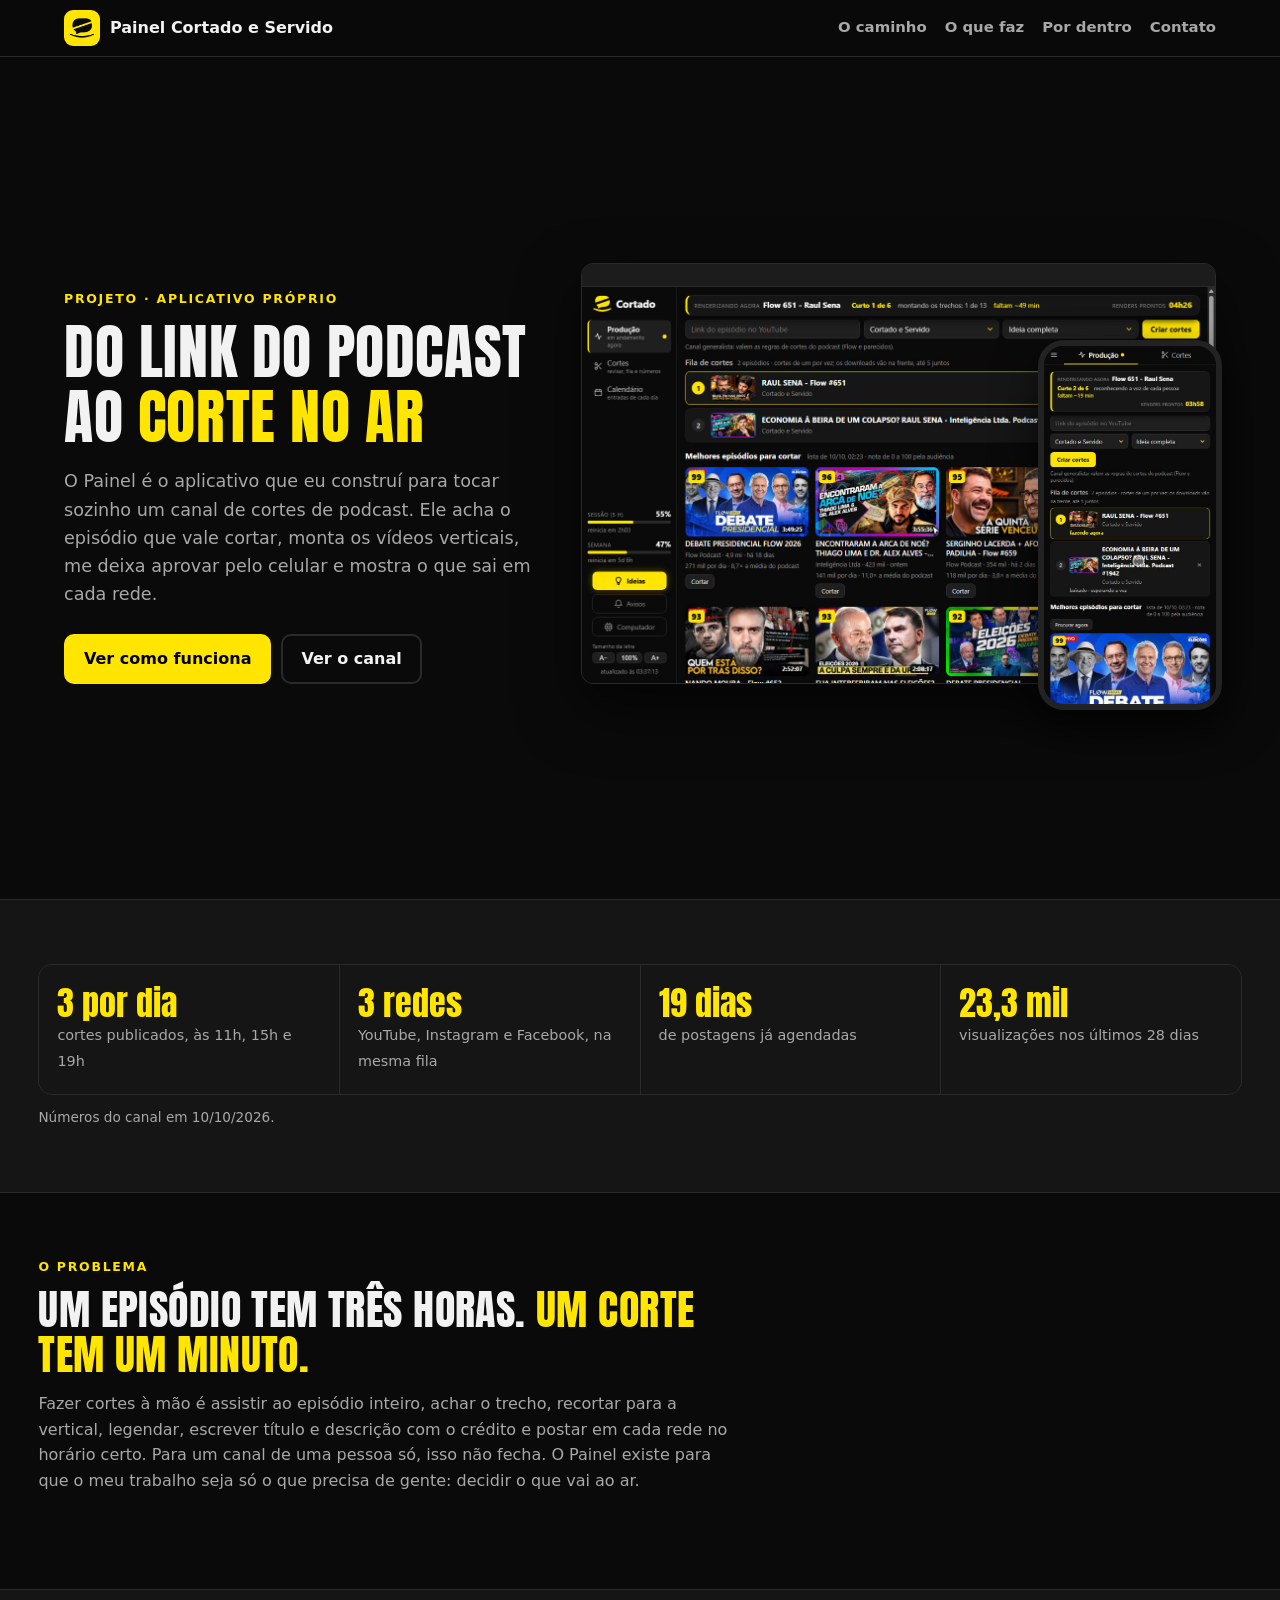
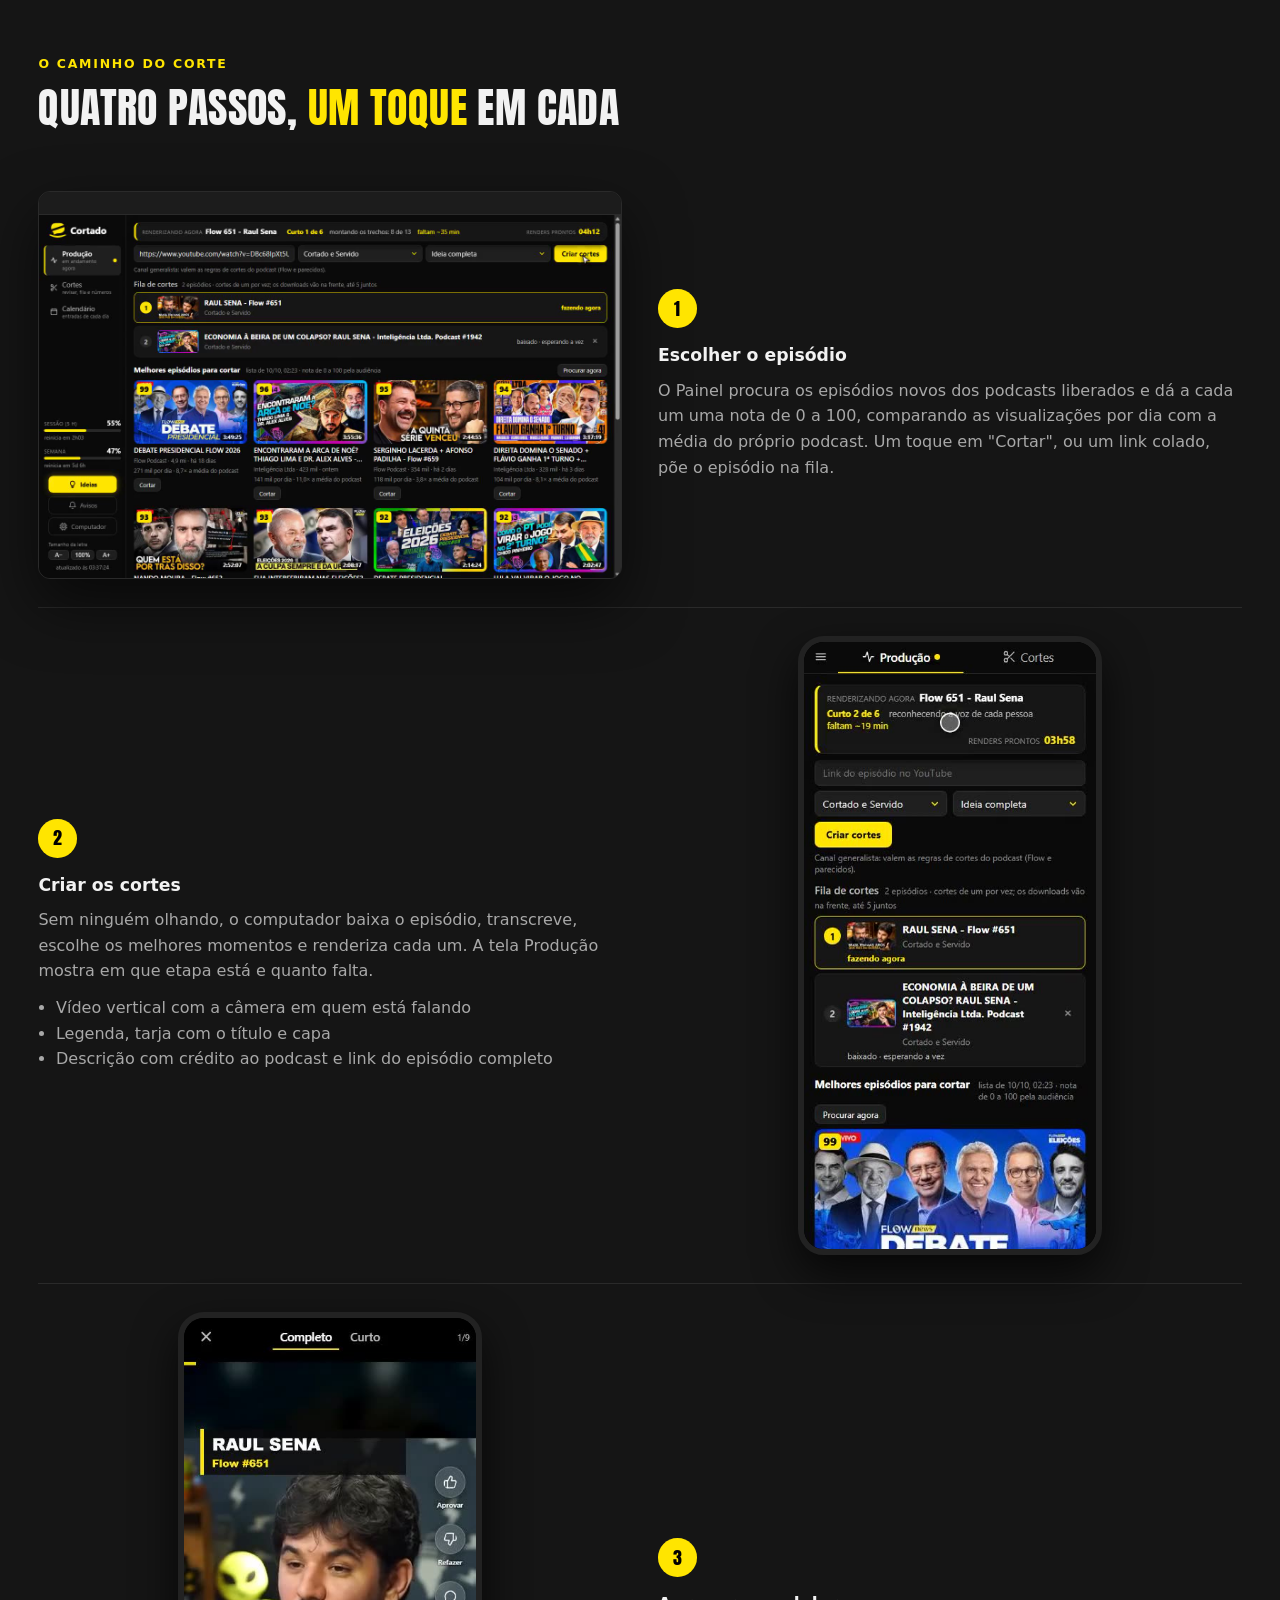
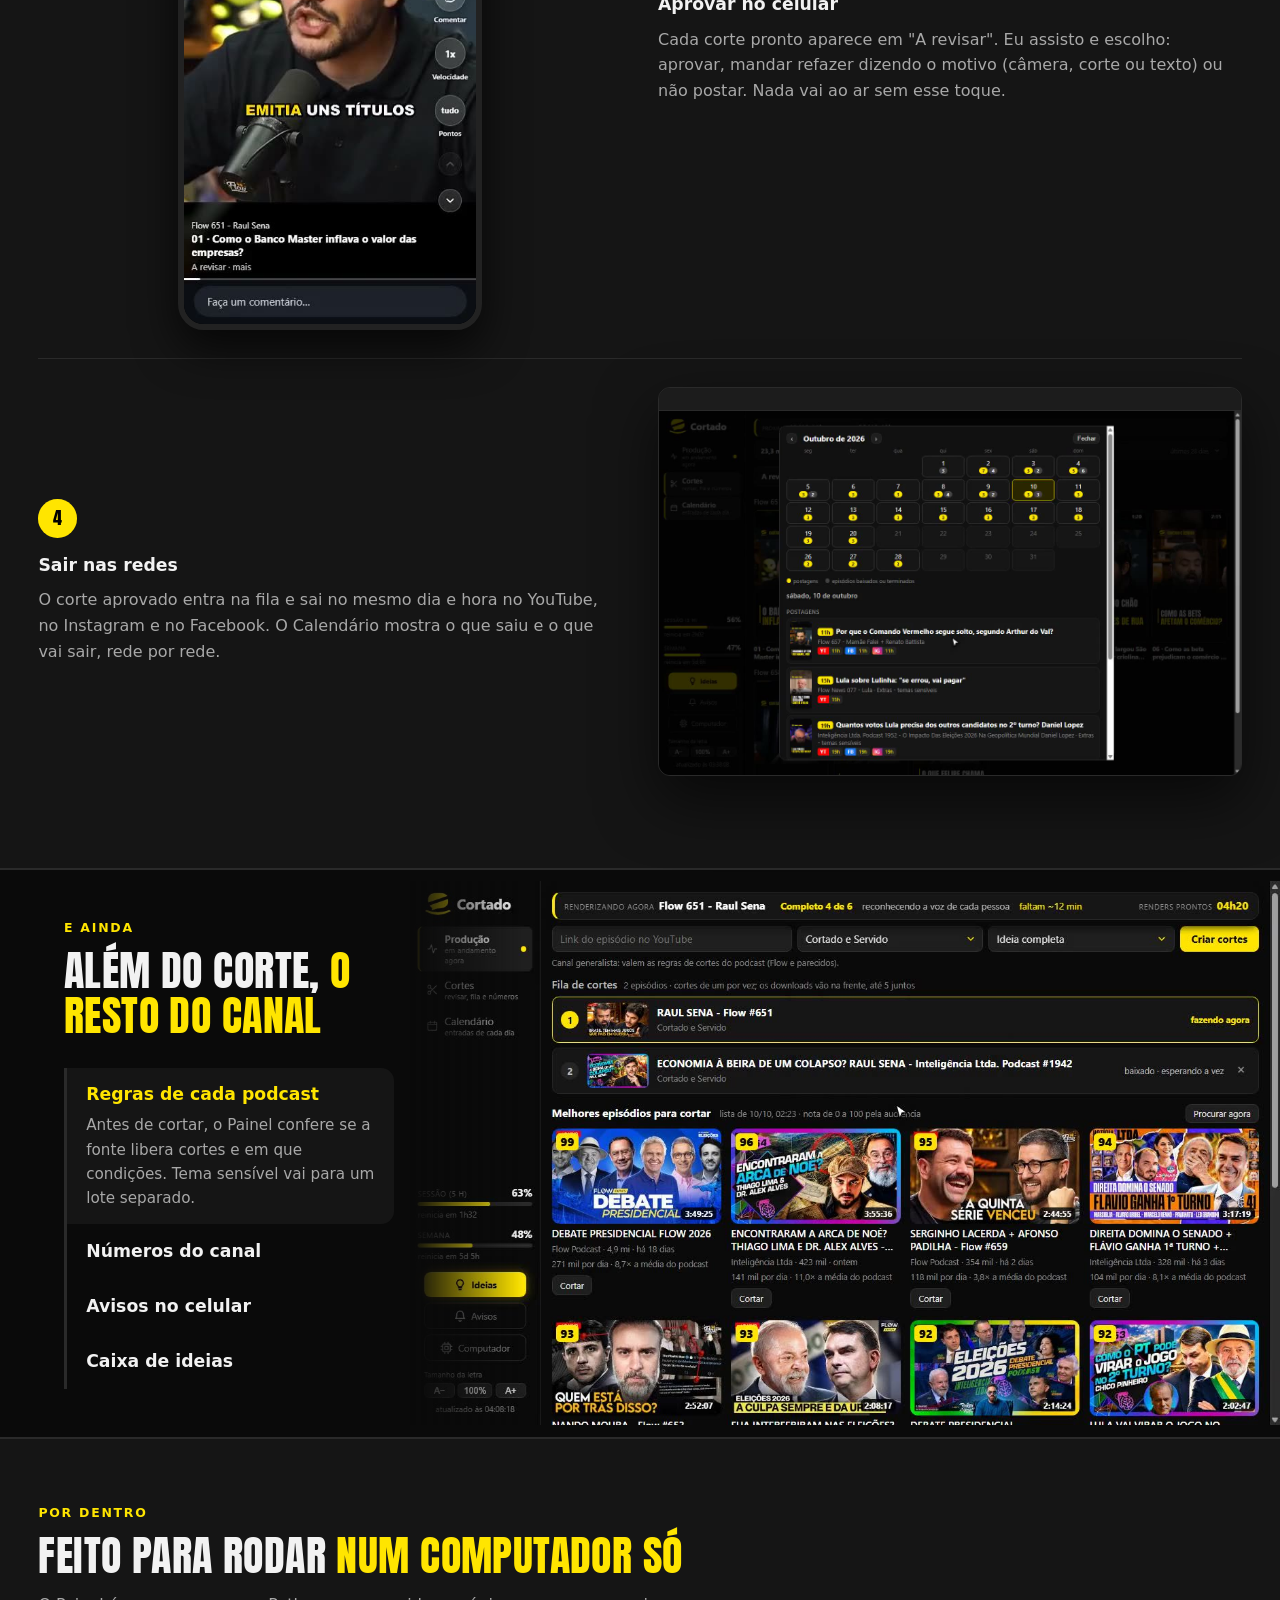
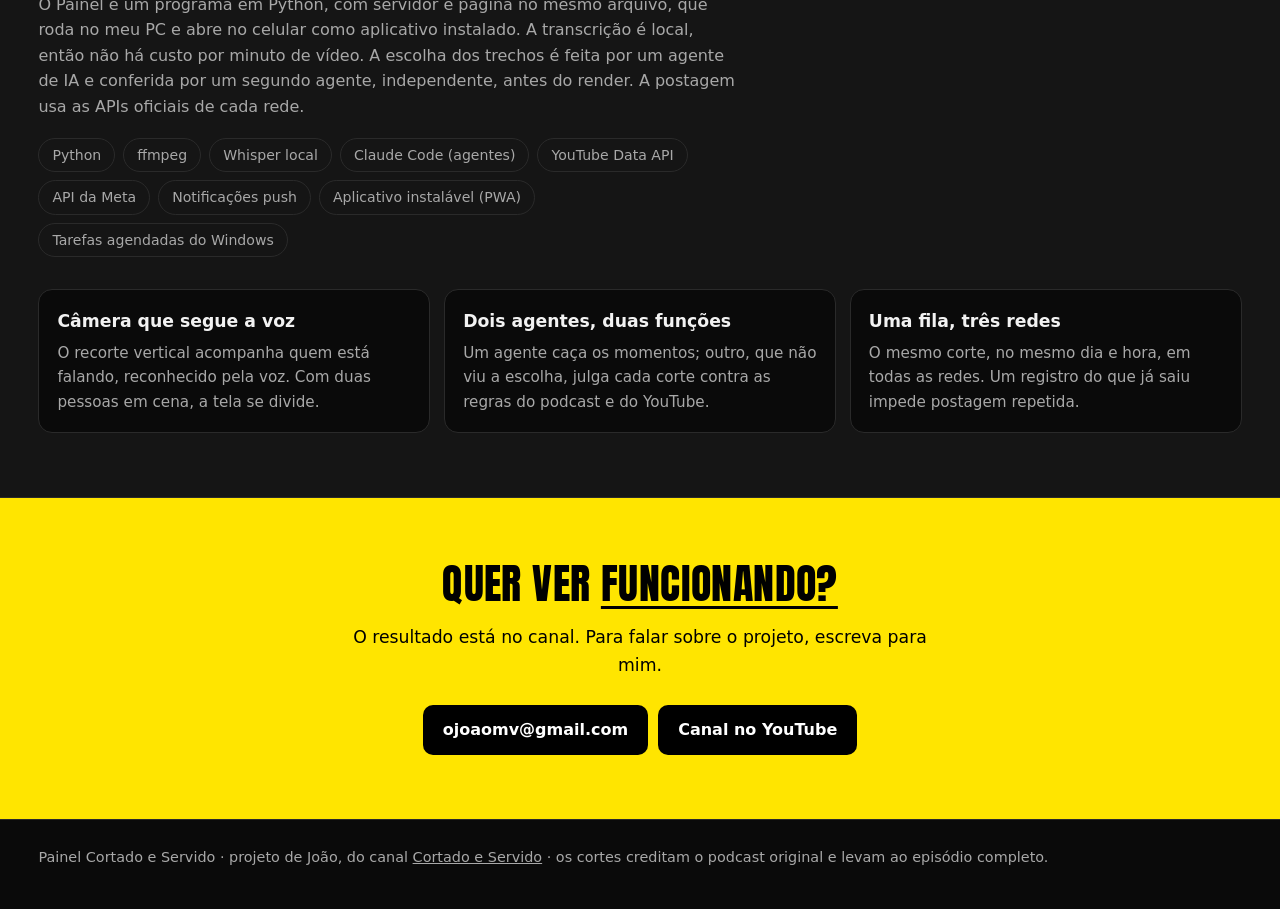
==== commit bf076ae7: "Recursos: só o que o passo a passo não mostra, com a tela do app como fundo da seção Co-Authored-By:" ====
--- a/index.html
+++ b/index.html
@@ -3,7 +3,7 @@
 <meta name="description" content="Como funciona o Painel do Cortado e Servido: um aplicativo próprio que acha o episódio, cria os cortes, deixa aprovar no celular e agenda nas redes.">
 <link rel="icon" href="favicon.ico" sizes="any"><link rel="icon" type="image/png" sizes="32x32" href="favicon-32.png"><link rel="apple-touch-icon" href="apple-touch-icon.png">
 <link rel="preconnect" href="https://fonts.googleapis.com"><link rel="preconnect" href="https://fonts.gstatic.com" crossorigin>
-<link href="https://fonts.googleapis.com/css2?family=Anton&display=swap" rel="stylesheet"><link rel="stylesheet" href="painel.css"></head><body>
+<link href="https://fonts.googleapis.com/css2?family=Anton&display=swap" rel="stylesheet"><link rel="stylesheet" href="painel.css?v=3"></head><body>
 
 <header class="topo"><div class="dentro"><a class="marca" href="./"><img src="icon-512.png" alt="" width="36" height="36">Painel Cortado e Servido</a>
 <nav><a class="some" href="#caminho">O caminho</a><a class="some" href="#telas">O que faz</a><a class="some" href="#dentro">Por dentro</a><a href="#contato">Contato</a></nav></div></header>
@@ -56,20 +56,16 @@
 <div class="foto"><div class="janela"><video class="rola" src="videos/passo-calendario-pc.mp4" poster="videos/passo-calendario-pc.jpg" width="1280" height="800" muted loop playsinline preload="none" aria-label="Calendário do Painel com as postagens de cada dia em cada rede"></video></div></div></div>
 </div></section>
 
-<section id="telas"><div class="dentro"><div class="cab">
-<p class="olho">O que o aplicativo faz</p>
-<h2>Tudo o que o canal precisa, <em>num lugar só</em></h2></div>
-<div class="abas"><div class="abas-lista" role="tablist" aria-label="Recursos do Painel">
-<button type="button" role="tab" data-v="rec-radar"><b>Radar de episódios</b><span>Lista do que está rendendo agora em cada podcast, com nota pela audiência, para cortar o que tem chance de ser visto.</span><i></i></button>
-<button type="button" role="tab" data-v="rec-fila"><b>Fila de produção</b><span>Um episódio por vez no render, vários downloads na frente. Cada etapa aparece na tela, com o tempo que falta.</span><i></i></button>
-<button type="button" role="tab" data-v="rec-refazer"><b>Revisão com motivo</b><span>O "Refazer" pede o motivo. Corte que volta reprovado várias vezes sai da fila e vira conserto da causa, não do vídeo.</span><i></i></button>
+<section id="telas" class="inteira"><div class="abas"><div class="abas-texto"><div class="cab">
+<p class="olho">E ainda</p>
+<h2>Além do corte, <em>o resto do canal</em></h2></div>
+<div class="abas-lista" role="tablist" aria-label="Recursos do Painel">
 <button type="button" role="tab" data-v="rec-regras"><b>Regras de cada podcast</b><span>Antes de cortar, o Painel confere se a fonte libera cortes e em que condições. Tema sensível vai para um lote separado.</span><i></i></button>
-<button type="button" role="tab" data-v="passo-calendario-pc"><b>Calendário das redes</b><span>O que saiu e o que está agendado, por dia e por rede, com a hora de cada postagem.</span><i></i></button>
 <button type="button" role="tab" data-v="rec-numeros"><b>Números do canal</b><span>Visualizações, horas assistidas e inscritos ou seguidores, por rede e por período, com o gráfico por dia.</span><i></i></button>
 <button type="button" role="tab" data-v="rec-avisos"><b>Avisos no celular</b><span>Se uma rede recusa um envio, aparece uma faixa vermelha e chega uma notificação. O que deu certo não incomoda.</span><i></i></button>
 <button type="button" role="tab" data-v="rec-ideias"><b>Caixa de ideias</b><span>Texto, print e áudio mandados do celular ficam guardados até virarem melhoria no aplicativo.</span><i></i></button>
-</div>
-<div class="abas-tela"><div class="janela"><video src="videos/rec-radar.mp4" poster="videos/rec-radar.jpg" width="1280" height="800" muted playsinline preload="none" aria-label="Vídeo do recurso escolhido no Painel"></video></div></div></div></div></section>
+</div></div>
+<div class="abas-tela"><video src="videos/rec-regras.mp4" poster="videos/rec-regras.jpg" width="1280" height="800" muted playsinline preload="none" aria-label="Vídeo do recurso escolhido no Painel"></video></div></div></section>
 
 <section id="dentro" class="faixa"><div class="dentro"><div class="cab">
 <p class="olho">Por dentro</p>
@@ -90,5 +86,5 @@
 </main>
 
 <footer><div class="dentro">Painel Cortado e Servido · projeto de João, do canal <a href="https://www.youtube.com/@cortadoeservido">Cortado e Servido</a> · os cortes creditam o podcast original e levam ao episódio completo.</div></footer>
-<script src="painel.js"></script>
+<script src="painel.js?v=3"></script>
 </body></html>
--- a/painel.css
+++ b/painel.css
@@ -125,8 +125,12 @@
  .capa .sub{font-size:clamp(1.1rem,1.25vw,2rem)}
  .capa{min-height:calc(100vh - 3.6rem);min-height:calc(100svh - 3.6rem);display:flex;align-items:center}
 }
-/* abas de recursos: a lista de um lado e o vídeo da tela do outro; a barra amarela mostra o andamento do vídeo */
-.abas{display:grid;grid-template-columns:minmax(0,.75fr) minmax(0,1.5fr);gap:2.5rem;align-items:start}
+/* abas de recursos: a lista de um lado e, do outro, o vídeo da tela como fundo da seção, de cima a baixo e até a borda
+   da página, sumindo aos poucos para o lado do texto; a barra amarela mostra o andamento do vídeo */
+section.inteira{padding:0;border-top:1px solid var(--linha);border-bottom:1px solid var(--linha);overflow:hidden}
+.abas{display:grid;grid-template-columns:minmax(0,32fr) minmax(0,68fr);align-items:center}
+.abas-texto{padding:3rem 1rem 3rem 5vw;display:flex;flex-direction:column;justify-content:center;position:relative;z-index:1}
+.abas-texto .cab{margin-bottom:1.8rem}
 .abas-lista{display:flex;flex-direction:column}
 .abas-lista button{font:inherit;text-align:left;background:none;border:0;border-left:3px solid var(--linha);color:var(--fraco);cursor:pointer;
  position:relative;padding:.85rem 1rem .85rem 1.2rem;border-radius:0 .8rem .8rem 0;transition:background .25s}
@@ -137,12 +141,14 @@
 .abas-lista .ativa{background:var(--chapa)}
 .abas-lista .ativa b{color:var(--amarelo)}
 .abas-lista .ativa span{max-height:9em;opacity:1;margin-top:.3em}
-.abas-tela{position:sticky;top:5rem}
-section.faixa .abas-lista .ativa{background:var(--preto)}
+.abas-tela video{display:block;width:100%;height:auto;
+ -webkit-mask-image:linear-gradient(90deg,transparent,#000 13%);mask-image:linear-gradient(90deg,transparent,#000 13%)}
 @media (max-width:1100px){.grade{grid-template-columns:1fr 1fr}}
 @media (max-width:760px){
- .abas{grid-template-columns:1fr;gap:1rem}
- .abas-tela{order:-1;top:3.9rem;z-index:3;background:var(--preto);padding:.4rem 0 .6rem;margin:0 -16px;padding-left:16px;padding-right:16px}
+ .abas{grid-template-columns:1fr}
+ .abas-texto{padding:1.4rem 16px 2.6rem}
+ .abas-tela{order:-1;position:sticky;top:3.6rem;z-index:3;background:var(--preto)}
+ .abas-tela video{-webkit-mask-image:none;mask-image:none}
  .grade,.grade:has(li:nth-child(3):last-child){grid-template-columns:1fr}
  section{padding:44px 0}
  .capa{padding:32px 0 24px}
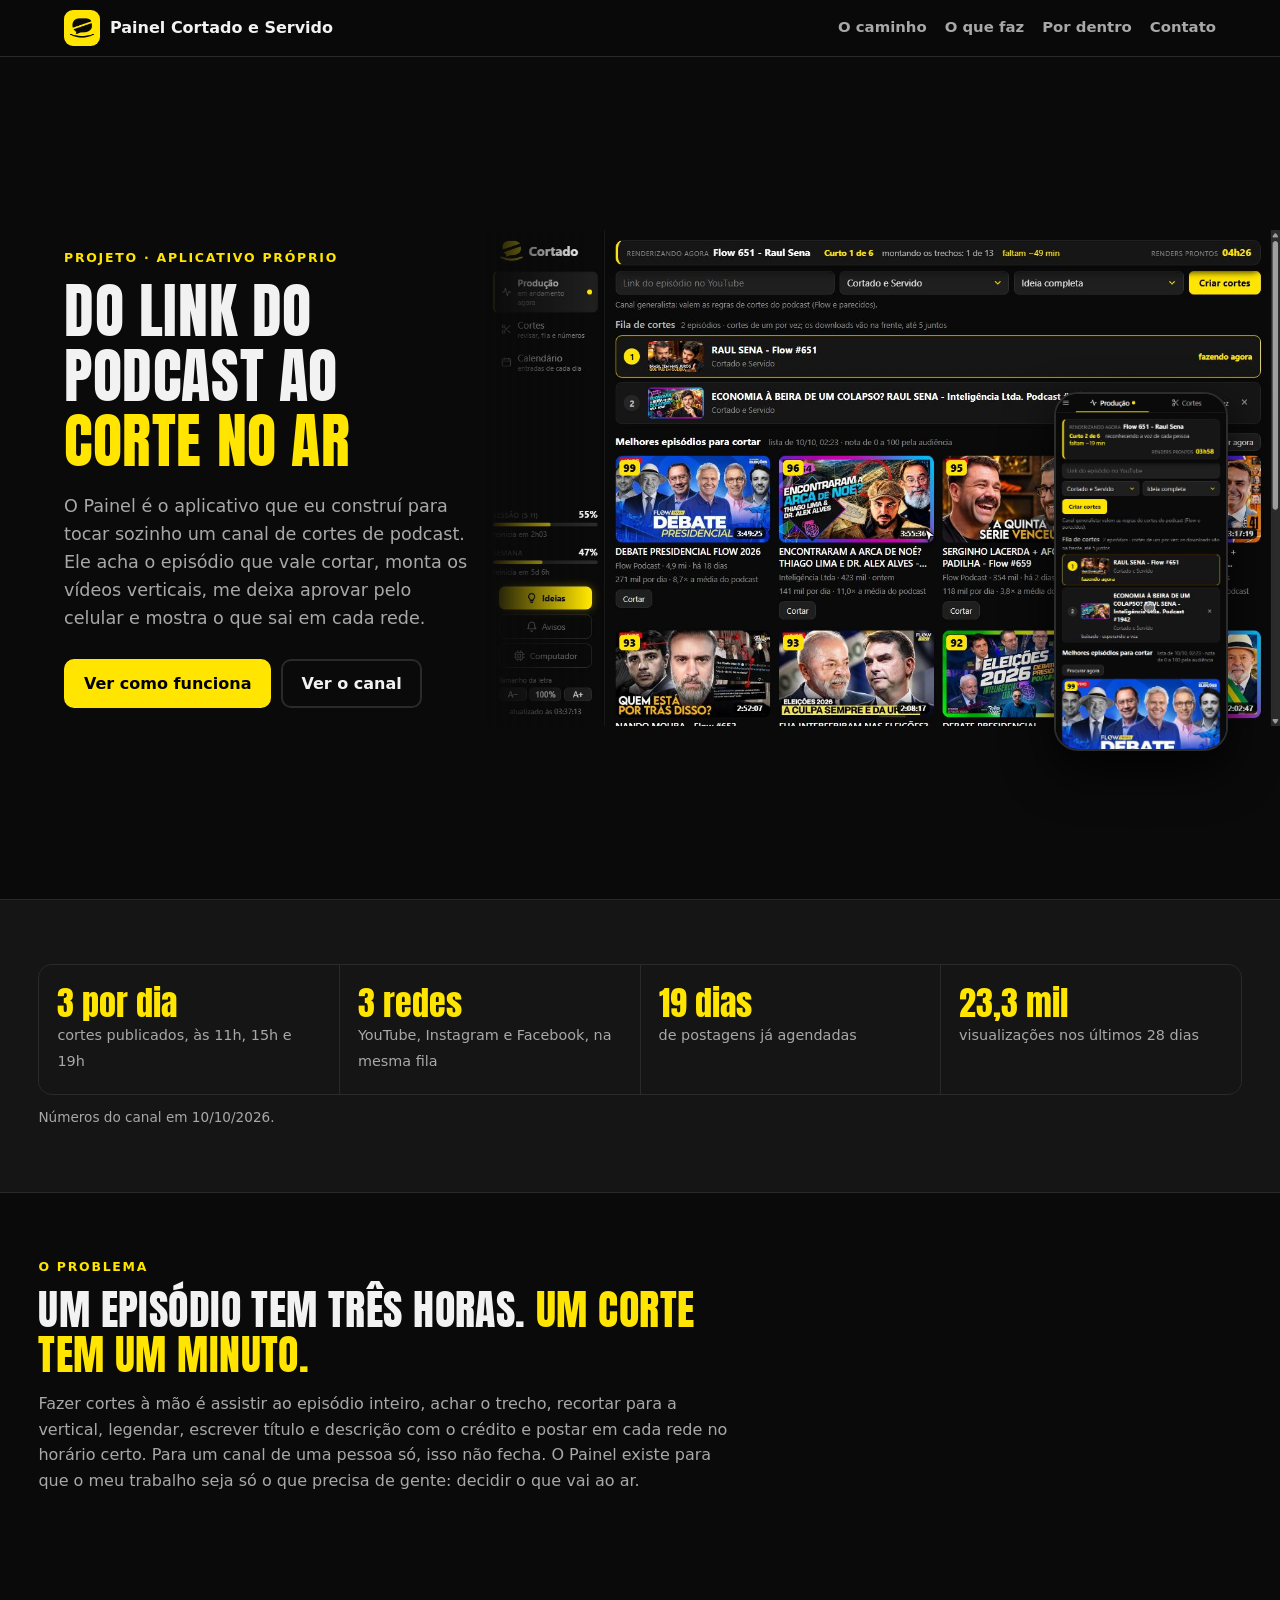
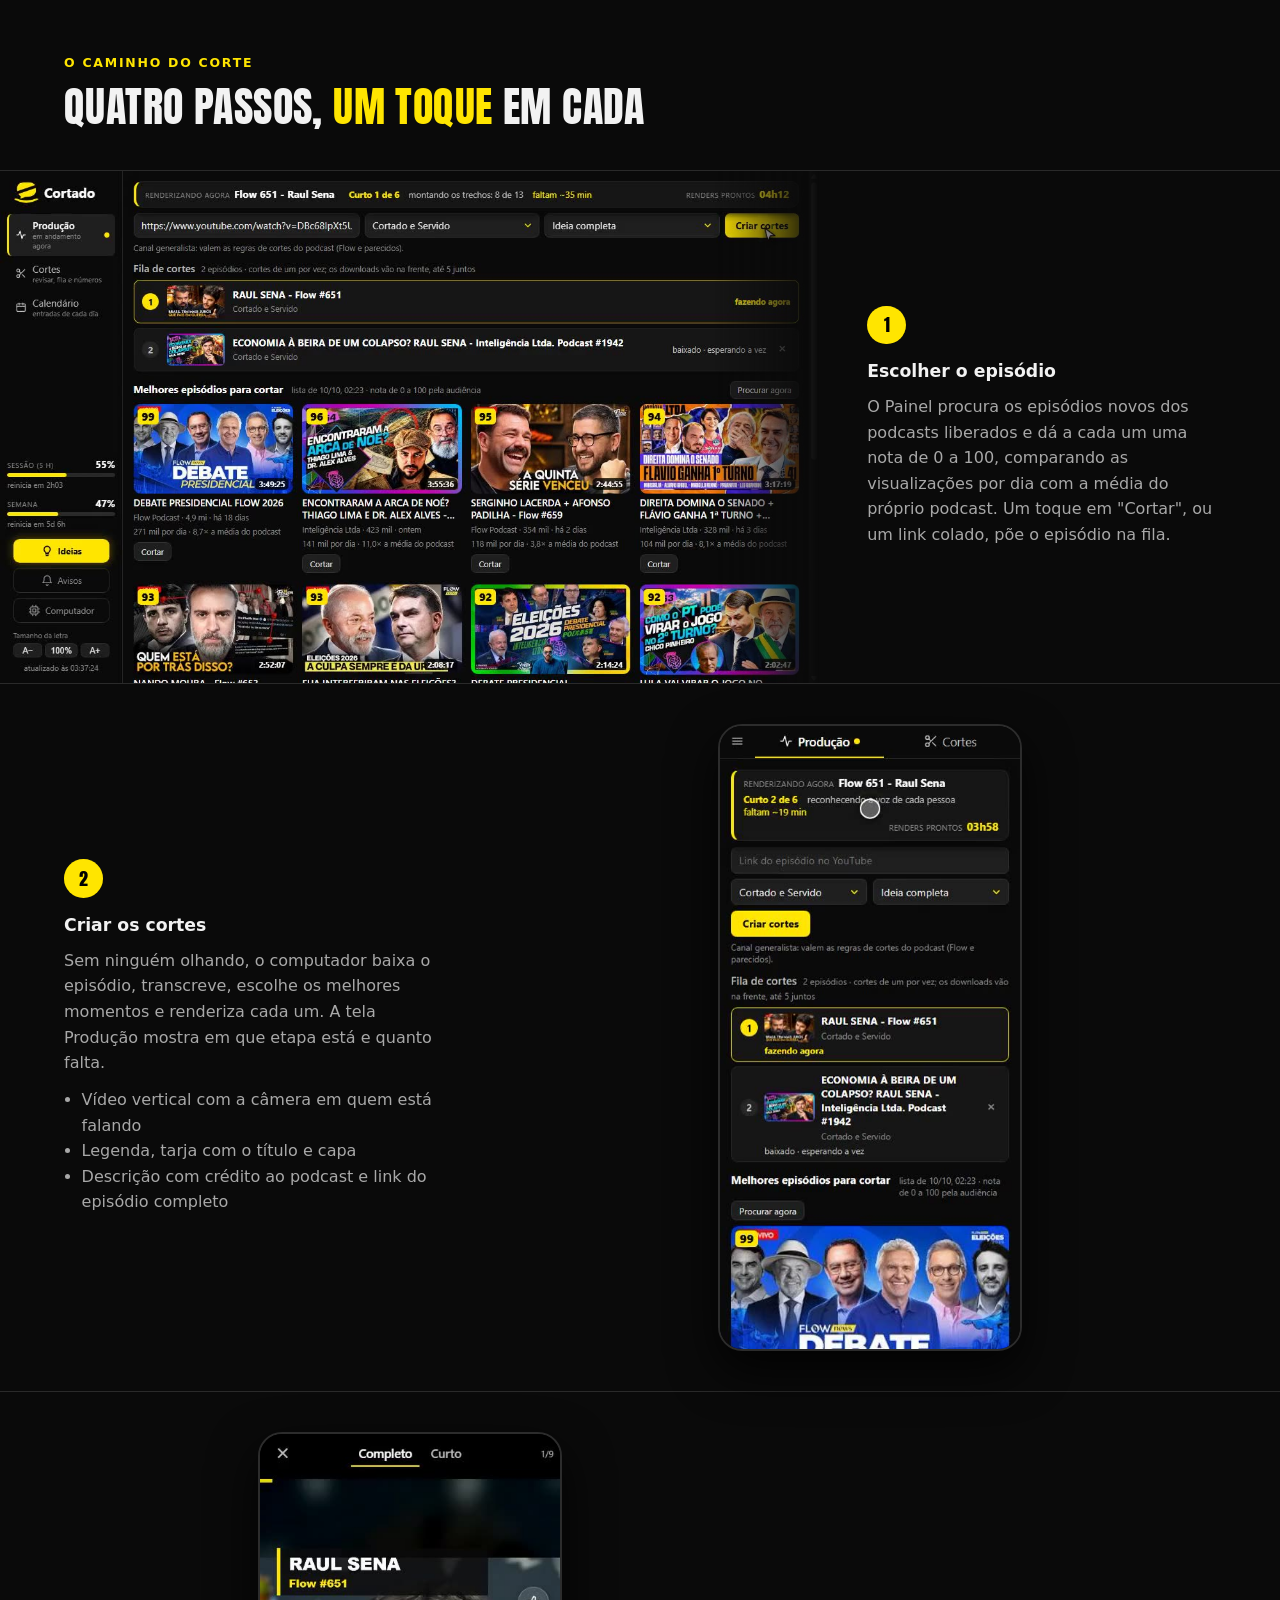
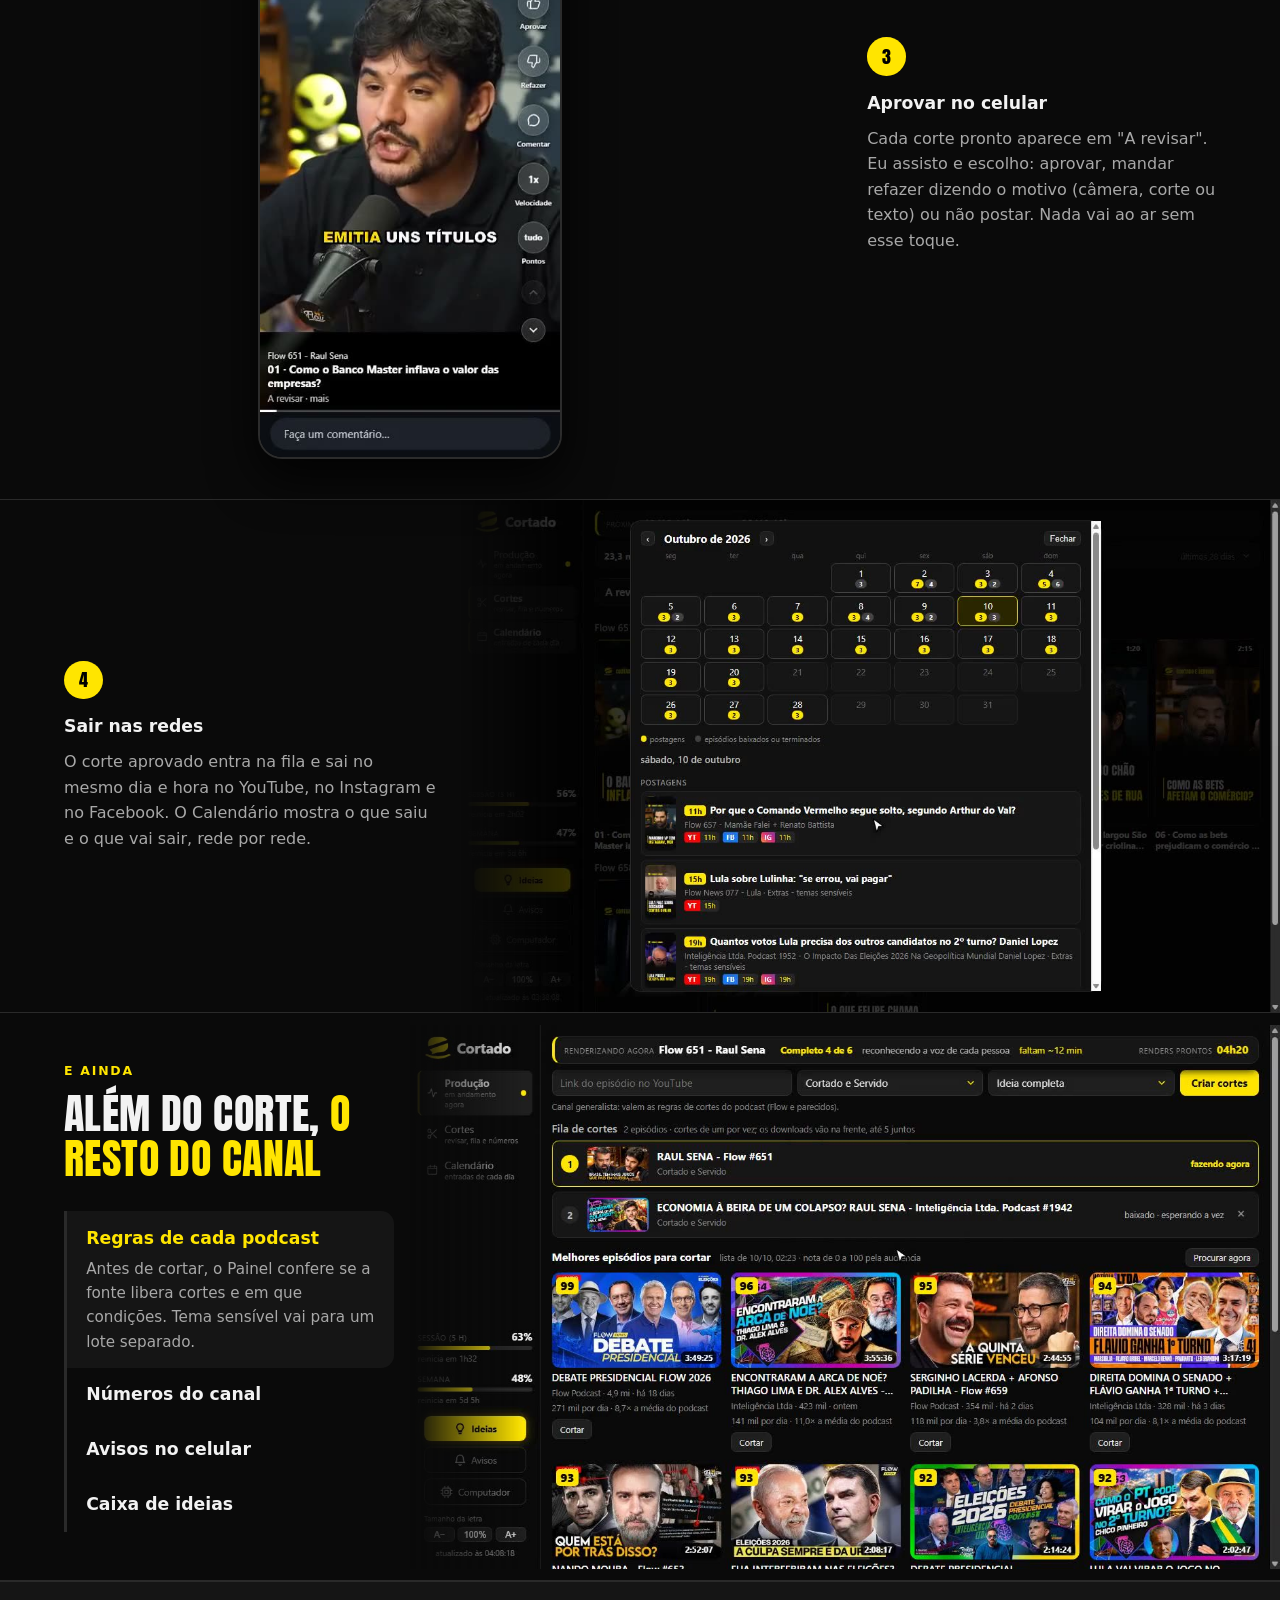
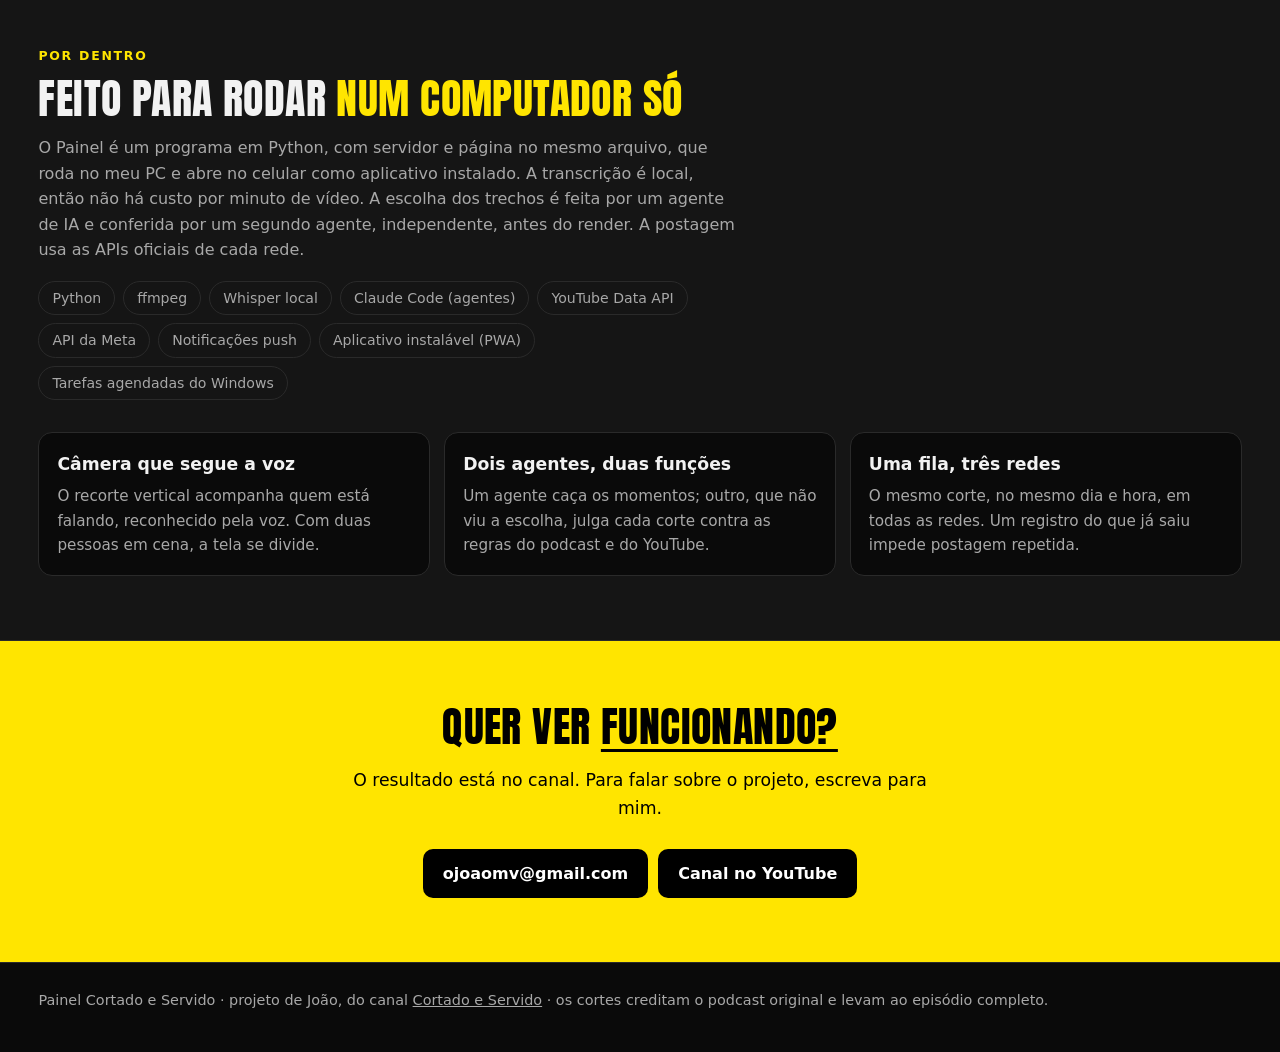
==== commit 8f5c43fc: "Aplicativo integrado à página inteira: topo e passos sem moldura, até a borda Co-Authored-By: Claude" ====
--- a/index.html
+++ b/index.html
@@ -3,7 +3,7 @@
 <meta name="description" content="Como funciona o Painel do Cortado e Servido: um aplicativo próprio que acha o episódio, cria os cortes, deixa aprovar no celular e agenda nas redes.">
 <link rel="icon" href="favicon.ico" sizes="any"><link rel="icon" type="image/png" sizes="32x32" href="favicon-32.png"><link rel="apple-touch-icon" href="apple-touch-icon.png">
 <link rel="preconnect" href="https://fonts.googleapis.com"><link rel="preconnect" href="https://fonts.gstatic.com" crossorigin>
-<link href="https://fonts.googleapis.com/css2?family=Anton&display=swap" rel="stylesheet"><link rel="stylesheet" href="painel.css?v=3"></head><body>
+<link href="https://fonts.googleapis.com/css2?family=Anton&display=swap" rel="stylesheet"><link rel="stylesheet" href="painel.css?v=4"></head><body>
 
 <header class="topo"><div class="dentro"><a class="marca" href="./"><img src="icon-512.png" alt="" width="36" height="36">Painel Cortado e Servido</a>
 <nav><a class="some" href="#caminho">O caminho</a><a class="some" href="#telas">O que faz</a><a class="some" href="#dentro">Por dentro</a><a href="#contato">Contato</a></nav></div></header>
@@ -34,7 +34,7 @@
 <p>Fazer cortes à mão é assistir ao episódio inteiro, achar o trecho, recortar para a vertical, legendar, escrever título e descrição com o crédito e postar em cada rede no horário certo. Para um canal de uma pessoa só, isso não fecha. O Painel existe para que o meu trabalho seja só o que precisa de gente: decidir o que vai ao ar.</p>
 </div></div></section>
 
-<section id="caminho" class="faixa"><div class="dentro"><div class="cab">
+<section id="caminho" class="integrada"><div class="dentro"><div class="cab">
 <p class="olho">O caminho do corte</p>
 <h2>Quatro passos, <em>um toque</em> em cada</h2></div>
 
@@ -86,5 +86,5 @@
 </main>
 
 <footer><div class="dentro">Painel Cortado e Servido · projeto de João, do canal <a href="https://www.youtube.com/@cortadoeservido">Cortado e Servido</a> · os cortes creditam o podcast original e levam ao episódio completo.</div></footer>
-<script src="painel.js?v=3"></script>
+<script src="painel.js?v=4"></script>
 </body></html>
--- a/painel.css
+++ b/painel.css
@@ -143,6 +143,31 @@
 .abas-lista .ativa span{max-height:9em;opacity:1;margin-top:.3em}
 .abas-tela video{display:block;width:100%;height:auto;
  -webkit-mask-image:linear-gradient(90deg,transparent,#000 13%);mask-image:linear-gradient(90deg,transparent,#000 13%)}
+/* aplicativo integrado à página: os vídeos do Painel não têm moldura de janela; no computador vão até a borda da
+   página e somem aos poucos para o lado do texto (o fundo do aplicativo é da mesma cor do site) */
+.janela{border:0;border-radius:0;overflow:visible;background:none;box-shadow:none}
+.janela::before{display:none}
+.celular{border:2px solid #2c2c2c;border-radius:1.5rem;box-shadow:0 1.2rem 3rem #000c}
+section.integrada{background:var(--preto);padding-bottom:0}
+.passo .foto:hover img,.passo .foto:hover video{transform:none}
+.js .passo .foto.surge{transform:none}
+@media (min-width:761px){
+ .capa{padding:0}
+ .capa .dentro{padding:0;grid-template-columns:minmax(0,38fr) minmax(0,62fr);gap:0}
+ .capa .dentro>div:first-child{padding:3rem 1rem 3rem 5vw;position:relative;z-index:1}
+ .palco{padding:0}
+ .palco .janela video,.passo .janela video{-webkit-mask-image:linear-gradient(90deg,transparent,#000 13%);mask-image:linear-gradient(90deg,transparent,#000 13%)}
+ .palco .celular{right:4vw;bottom:-5%;width:22%}
+ section.integrada>.dentro{max-width:none;padding:0}
+ section.integrada .cab{max-width:none;padding:0 5vw;margin-bottom:2.5rem}
+ section.integrada .passo{grid-template-columns:minmax(0,36fr) minmax(0,64fr);gap:0;padding:0;border-top:1px solid var(--linha)}
+ section.integrada .passo>div:first-child{padding:3rem 1.5rem 3rem 5vw}
+ section.integrada .passo:nth-child(even){grid-template-columns:minmax(0,64fr) minmax(0,36fr)}
+ section.integrada .passo:nth-child(even)>div:first-child{padding:3rem 5vw 3rem 3rem}
+ section.integrada .passo:nth-child(even) .janela video{-webkit-mask-image:linear-gradient(270deg,transparent,#000 13%);mask-image:linear-gradient(270deg,transparent,#000 13%)}
+ section.integrada .passo .foto.estreita{max-width:none;margin:0;display:grid;place-items:center;padding:2.5rem 0}
+ section.integrada .passo .foto.estreita .celular{width:min(19rem,60%)}
+}
 @media (max-width:1100px){.grade{grid-template-columns:1fr 1fr}}
 @media (max-width:760px){
  .abas{grid-template-columns:1fr}
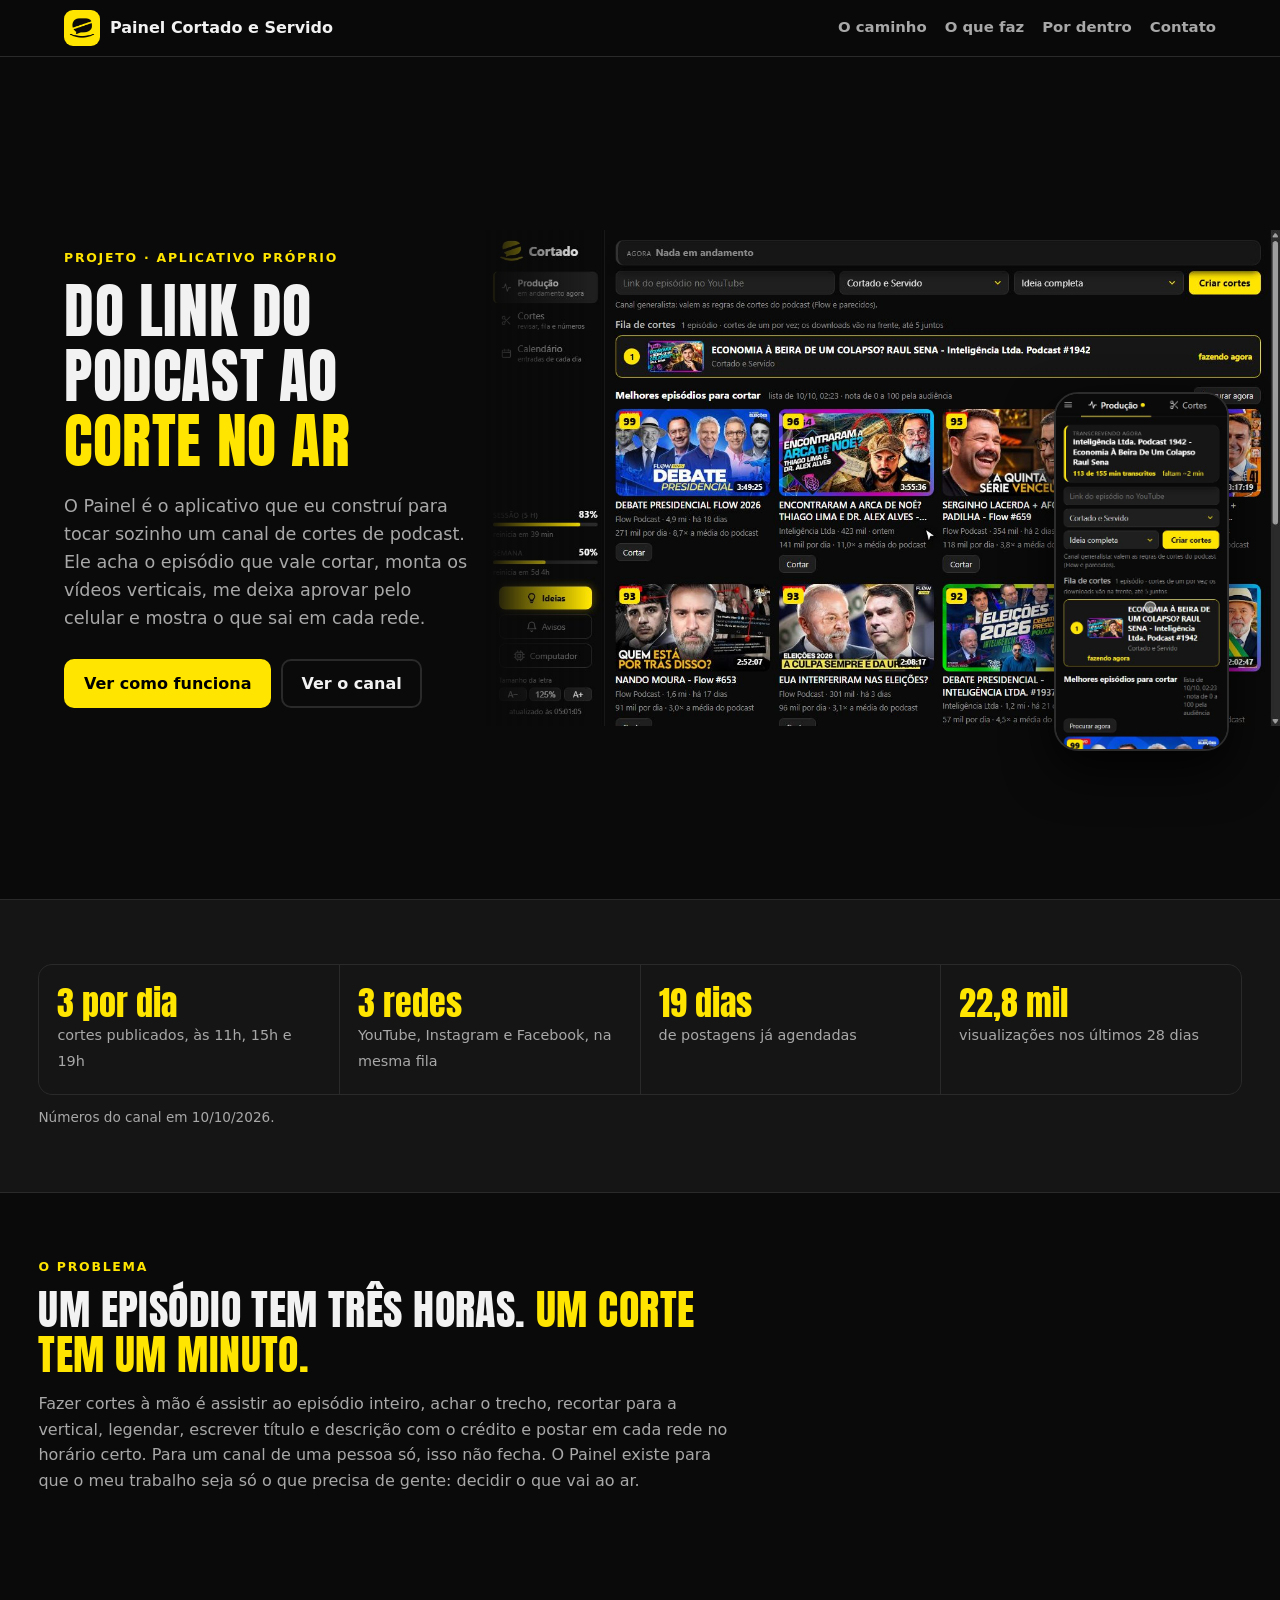
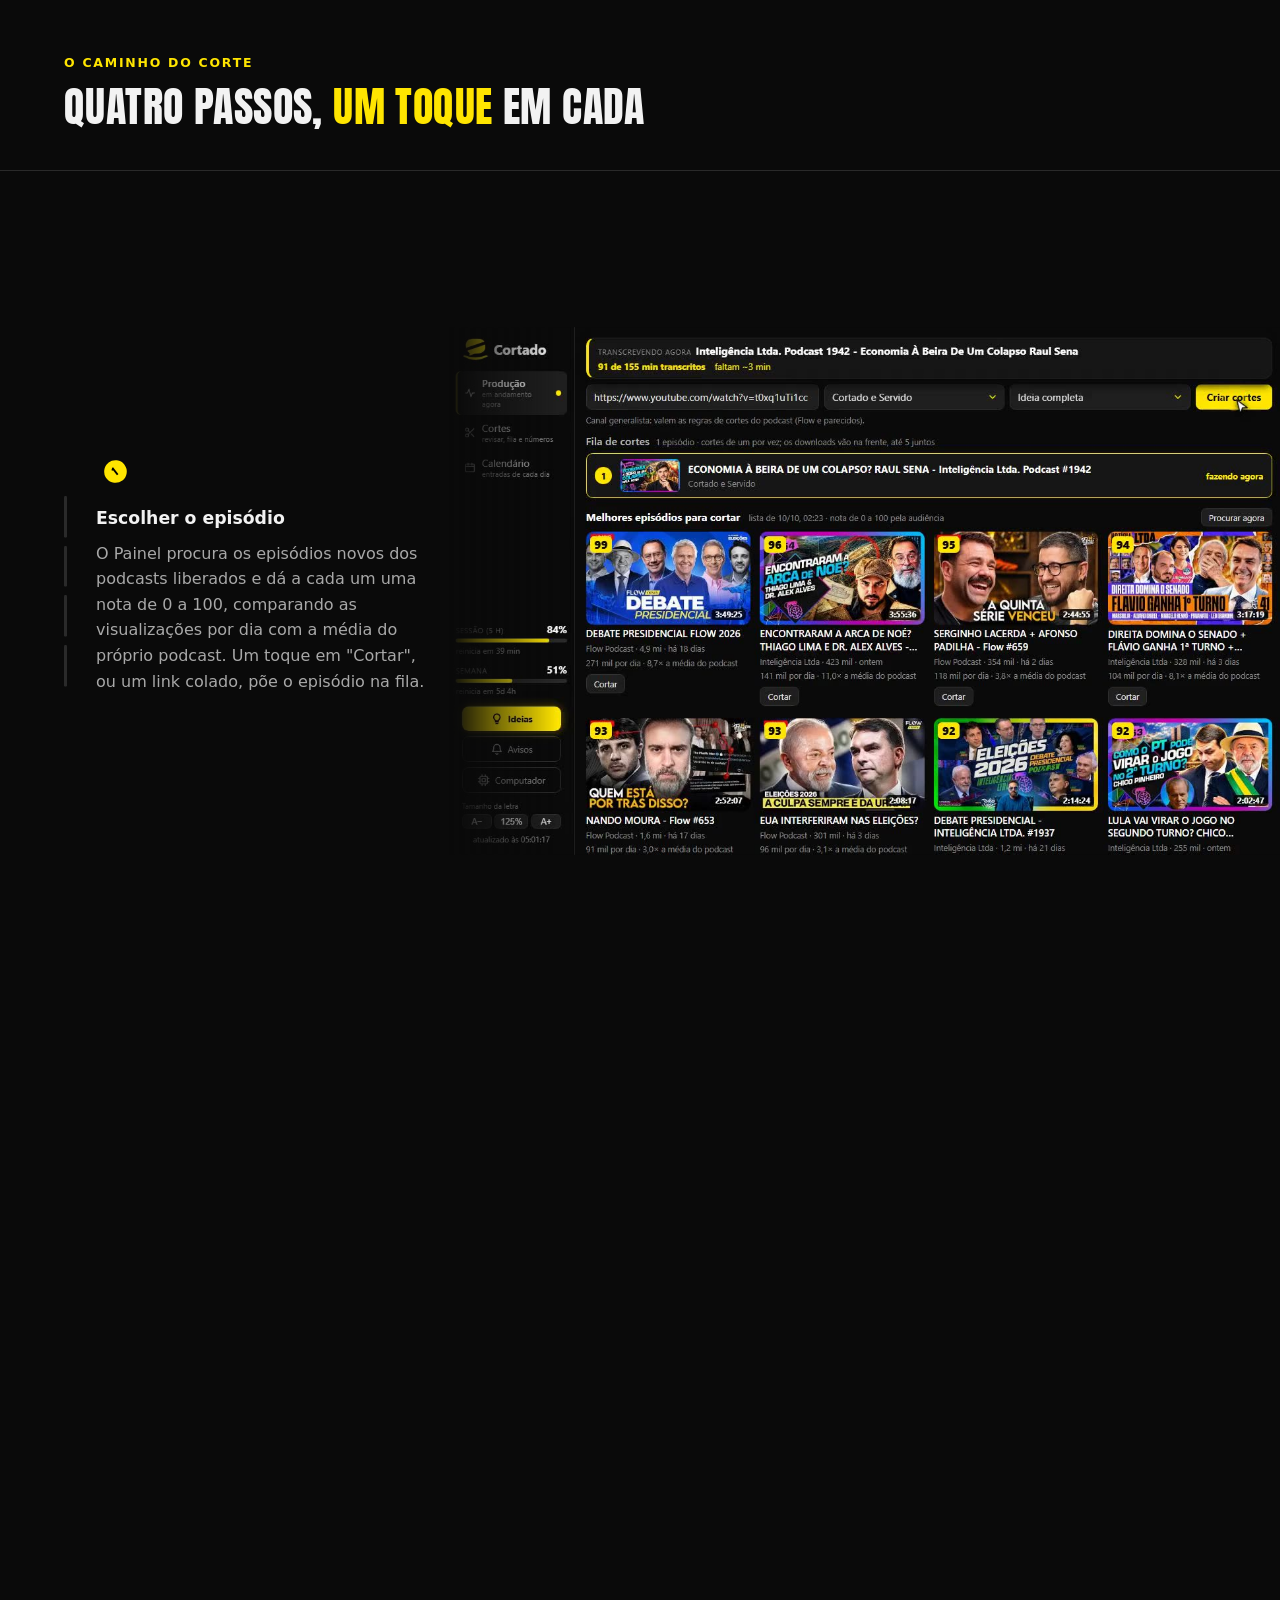
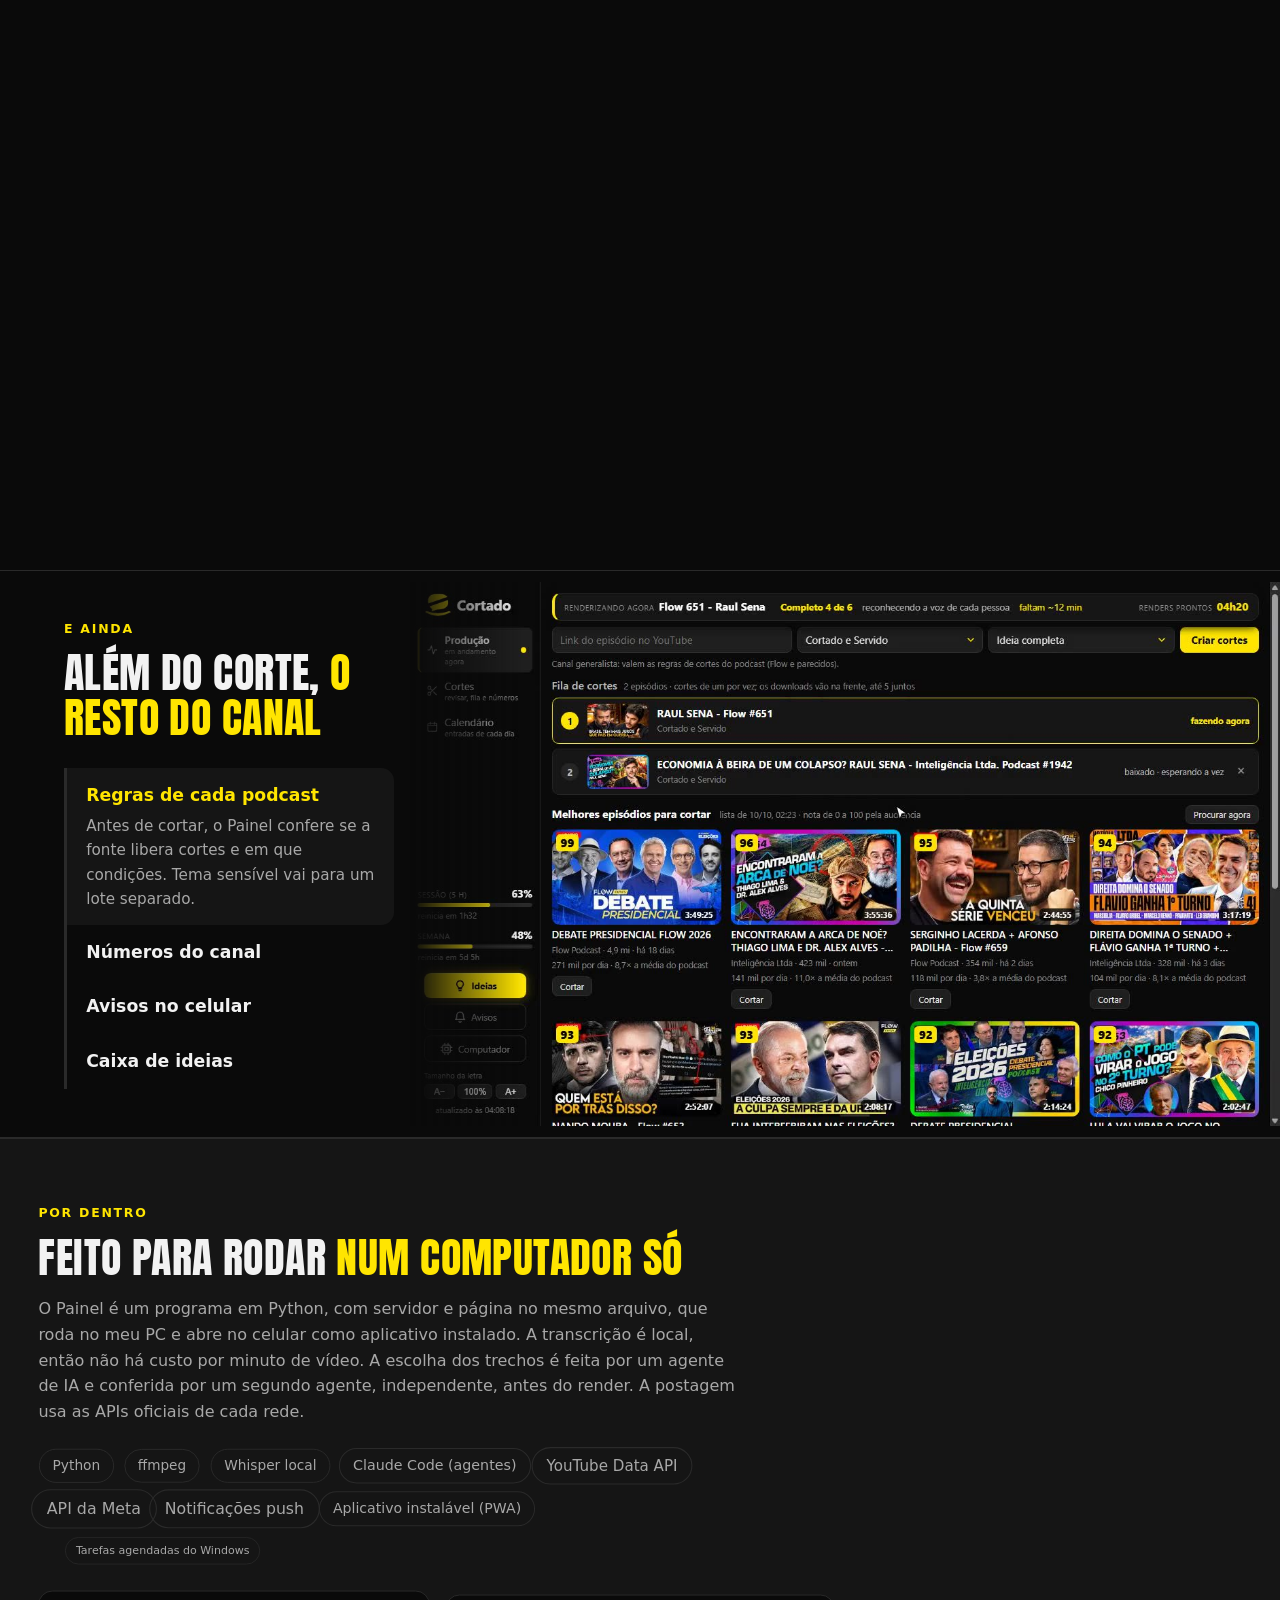
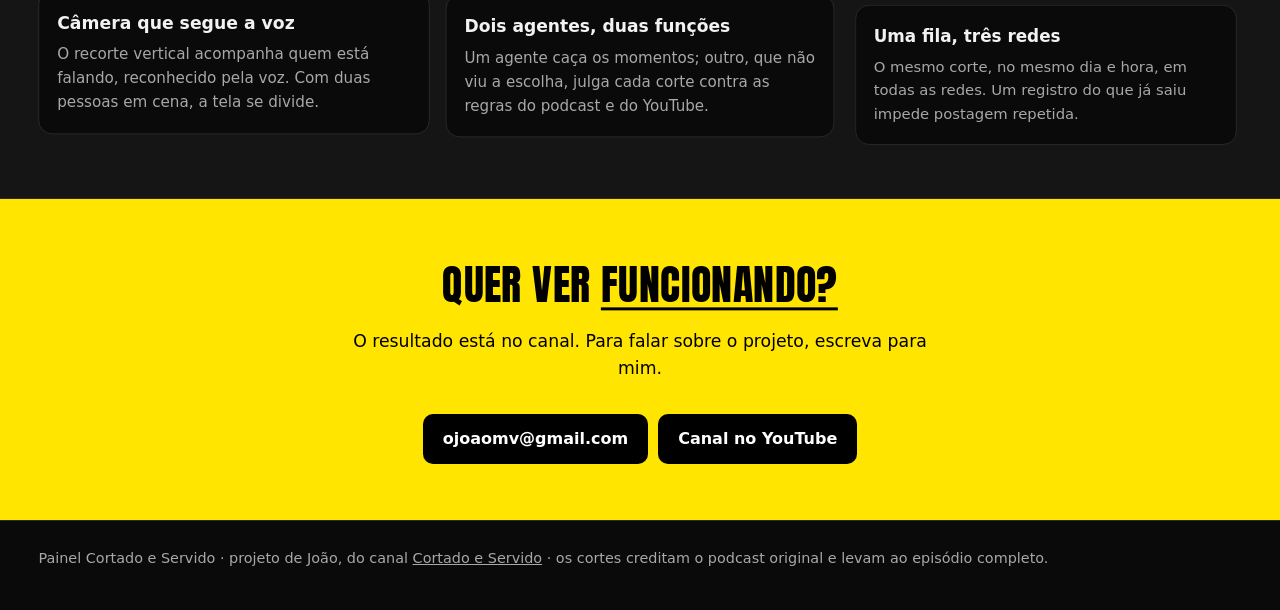
==== commit 3be54b33: "Movimento com a biblioteca Motion e modo cinema no caminho do corte Co-Authored-By: Claude Opus 5.5 " ====
--- a/index.html
+++ b/index.html
@@ -3,7 +3,7 @@
 <meta name="description" content="Como funciona o Painel do Cortado e Servido: um aplicativo próprio que acha o episódio, cria os cortes, deixa aprovar no celular e agenda nas redes.">
 <link rel="icon" href="favicon.ico" sizes="any"><link rel="icon" type="image/png" sizes="32x32" href="favicon-32.png"><link rel="apple-touch-icon" href="apple-touch-icon.png">
 <link rel="preconnect" href="https://fonts.googleapis.com"><link rel="preconnect" href="https://fonts.gstatic.com" crossorigin>
-<link href="https://fonts.googleapis.com/css2?family=Anton&display=swap" rel="stylesheet"><link rel="stylesheet" href="painel.css?v=4"></head><body>
+<link href="https://fonts.googleapis.com/css2?family=Anton&display=swap" rel="stylesheet"><link rel="stylesheet" href="painel.css?v=5"></head><body>
 
 <header class="topo"><div class="dentro"><a class="marca" href="./"><img src="icon-512.png" alt="" width="36" height="36">Painel Cortado e Servido</a>
 <nav><a class="some" href="#caminho">O caminho</a><a class="some" href="#telas">O que faz</a><a class="some" href="#dentro">Por dentro</a><a href="#contato">Contato</a></nav></div></header>
@@ -34,7 +34,7 @@
 <p>Fazer cortes à mão é assistir ao episódio inteiro, achar o trecho, recortar para a vertical, legendar, escrever título e descrição com o crédito e postar em cada rede no horário certo. Para um canal de uma pessoa só, isso não fecha. O Painel existe para que o meu trabalho seja só o que precisa de gente: decidir o que vai ao ar.</p>
 </div></div></section>
 
-<section id="caminho" class="integrada"><div class="dentro"><div class="cab">
+<section id="caminho" class="integrada cine"><div class="dentro"><div class="cab">
 <p class="olho">O caminho do corte</p>
 <h2>Quatro passos, <em>um toque</em> em cada</h2></div>
 
@@ -86,5 +86,5 @@
 </main>
 
 <footer><div class="dentro">Painel Cortado e Servido · projeto de João, do canal <a href="https://www.youtube.com/@cortadoeservido">Cortado e Servido</a> · os cortes creditam o podcast original e levam ao episódio completo.</div></footer>
-<script src="painel.js?v=4"></script>
+<script src="motion.js"></script><script src="painel.js?v=5"></script>
 </body></html>
--- a/painel.css
+++ b/painel.css
@@ -183,3 +183,38 @@
  h1{font-size:clamp(2.2rem,9.5vw,3.2rem)}
  .numeros{grid-template-columns:1fr 1fr}
 }
+
+/* movimento com a biblioteca Motion (classe mo no html): o movimento vem do painel.js; aqui só o estado inicial */
+.mo .surge{opacity:0}
+.mo .pal{display:inline-block;transform-origin:0 100%}
+.mo .passo{overflow-x:clip}
+.mo .capa .botao:not(.claro),.mo .chamada .botao{animation:brilho 2.6s ease-out 1.2s infinite}
+.mo .abas-lista{position:relative}
+.mo .abas-lista .ativa{background:none}
+.mo .abas-lista button{z-index:1}
+.mo .abas-lista span{transition:opacity .35s}
+.aba-fundo{position:absolute;left:0;right:0;top:0;height:0;background:var(--chapa);border-radius:0 .8rem .8rem 0;pointer-events:none}
+
+/* modo cinema (section.cine): passos presos na tela, a rolagem troca de capítulo; sem a classe mo ficam um abaixo do outro */
+.mo .cine-palco{position:sticky;top:3.6rem;height:calc(100svh - 3.6rem);overflow:hidden;border-top:1px solid var(--linha)}
+.mo .cine-palco .passo{position:absolute;inset:0;display:grid;grid-template-columns:minmax(0,36fr) minmax(0,64fr)!important;grid-template-rows:100%;gap:0!important;padding:0!important;border:0!important;align-items:center;opacity:0;pointer-events:none}
+.mo .cine-palco .passo.ativo{pointer-events:auto}
+.mo .cine-palco .passo>div:first-child{padding:2rem 1.5rem 2rem calc(5vw + 2rem)!important}
+.mo .cine-palco .passo .foto{order:0!important}
+.mo .cine-palco .janela video{width:100%;height:auto;max-height:calc(100svh - 3.6rem);object-fit:contain;-webkit-mask-image:linear-gradient(90deg,transparent,#000 13%)!important;mask-image:linear-gradient(90deg,transparent,#000 13%)!important}
+.mo .cine-palco .foto.estreita{height:100%;padding:0!important;max-width:none!important;margin:0!important;display:grid;place-items:center}
+.mo .cine-palco .foto.estreita .celular{height:82%;max-height:40rem;width:auto!important;aspect-ratio:412/856}
+.mo .cine-palco .foto.estreita video{height:100%;width:100%;object-fit:cover}
+.cine-fios{position:absolute;left:5vw;top:50%;transform:translateY(-50%);display:flex;flex-direction:column;gap:.5rem}
+.cine-fios i{display:block;width:3px;height:2.6rem;border-radius:3px;background:linear-gradient(var(--amarelo),var(--amarelo)) no-repeat top/100% calc(var(--p,0)*100%),var(--linha)}
+@media (max-width:760px){
+ .mo .cine-palco{border-top:0}
+ .mo .cine-palco .passo{grid-template-columns:1fr!important;grid-template-rows:auto 1fr;align-items:start;padding-top:1.4rem!important}
+ .mo .cine-palco .passo .foto{order:-1!important}
+ .mo .cine-palco .passo>div:first-child{padding:1rem 0 0!important}
+ .mo .cine-palco .janela video{-webkit-mask-image:none!important;mask-image:none!important}
+ .mo .cine-palco .foto.estreita{height:auto}
+ .mo .cine-palco .foto.estreita .celular{height:40svh}
+ .cine-fios{left:0;right:0;top:.4rem;transform:none;flex-direction:row}
+ .cine-fios i{flex:1;width:auto;height:3px;background:linear-gradient(var(--amarelo),var(--amarelo)) no-repeat left/calc(var(--p,0)*100%) 100%,var(--linha)}
+}
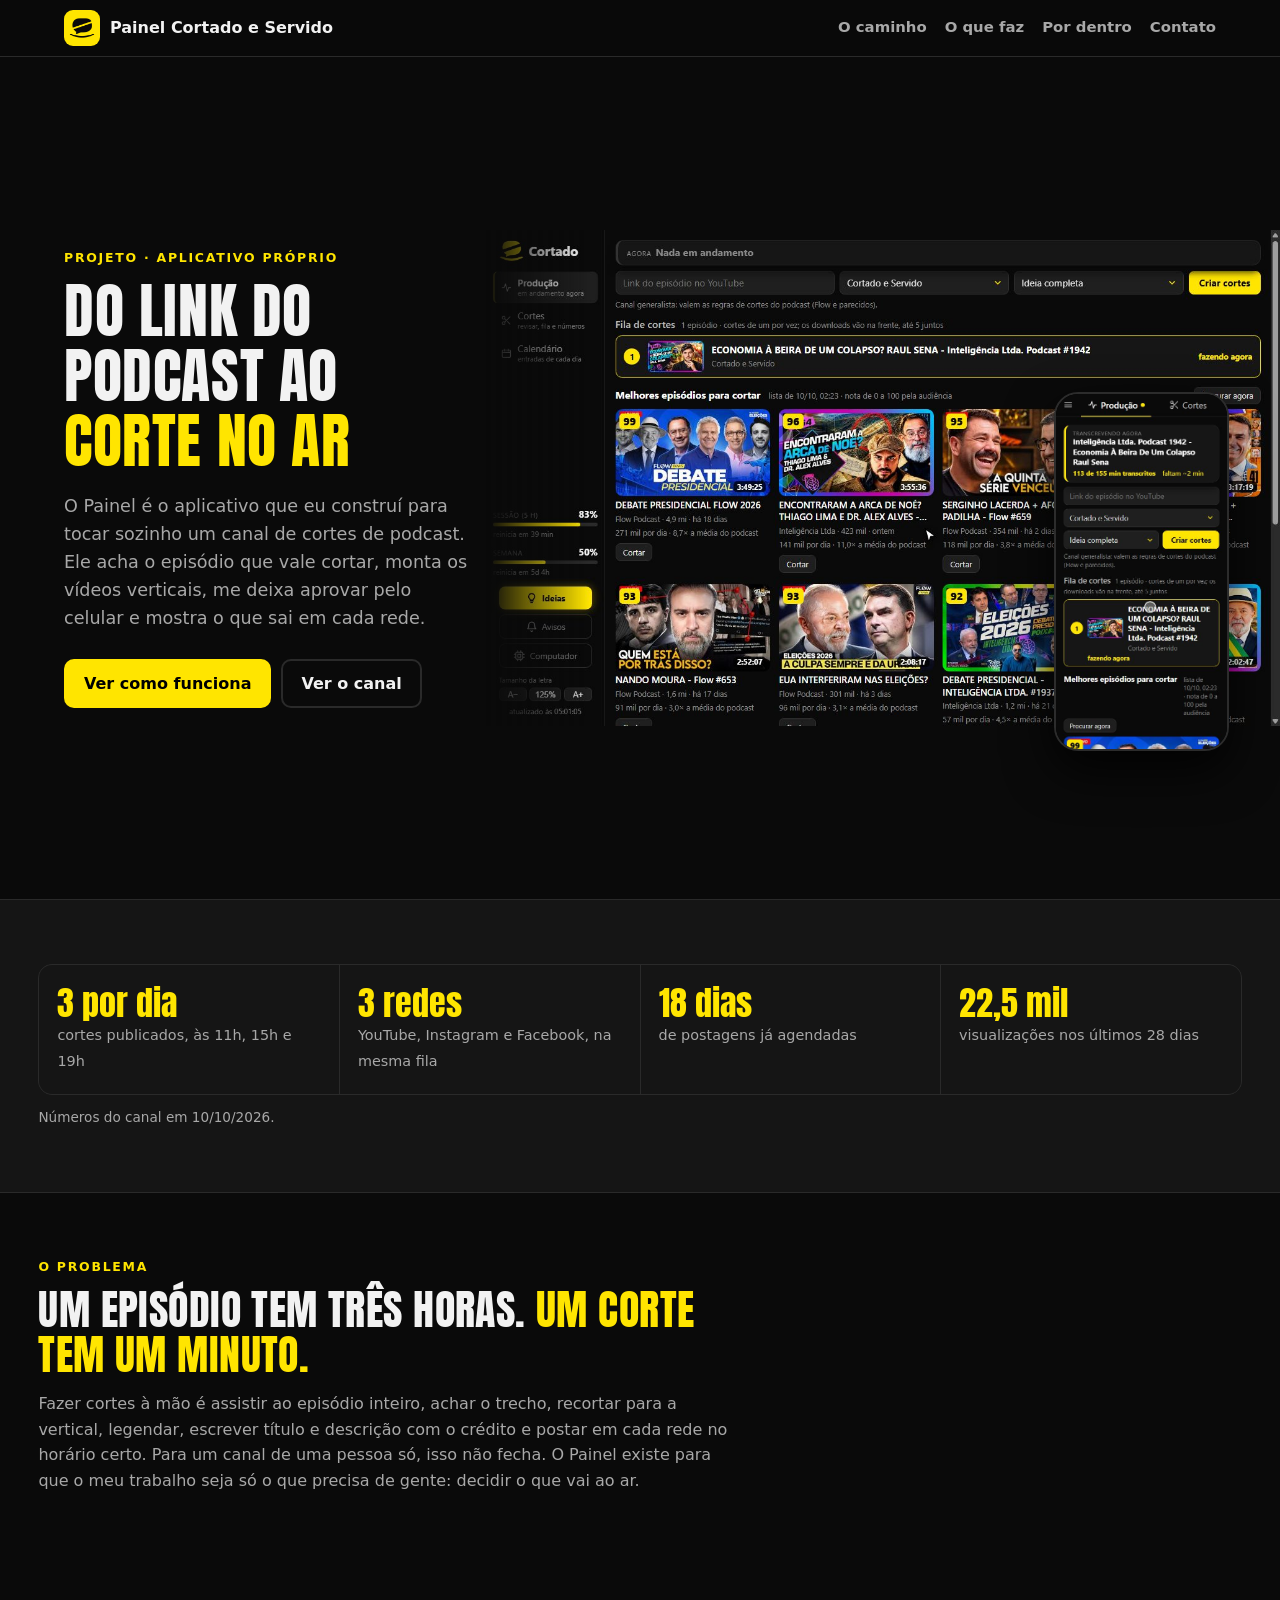
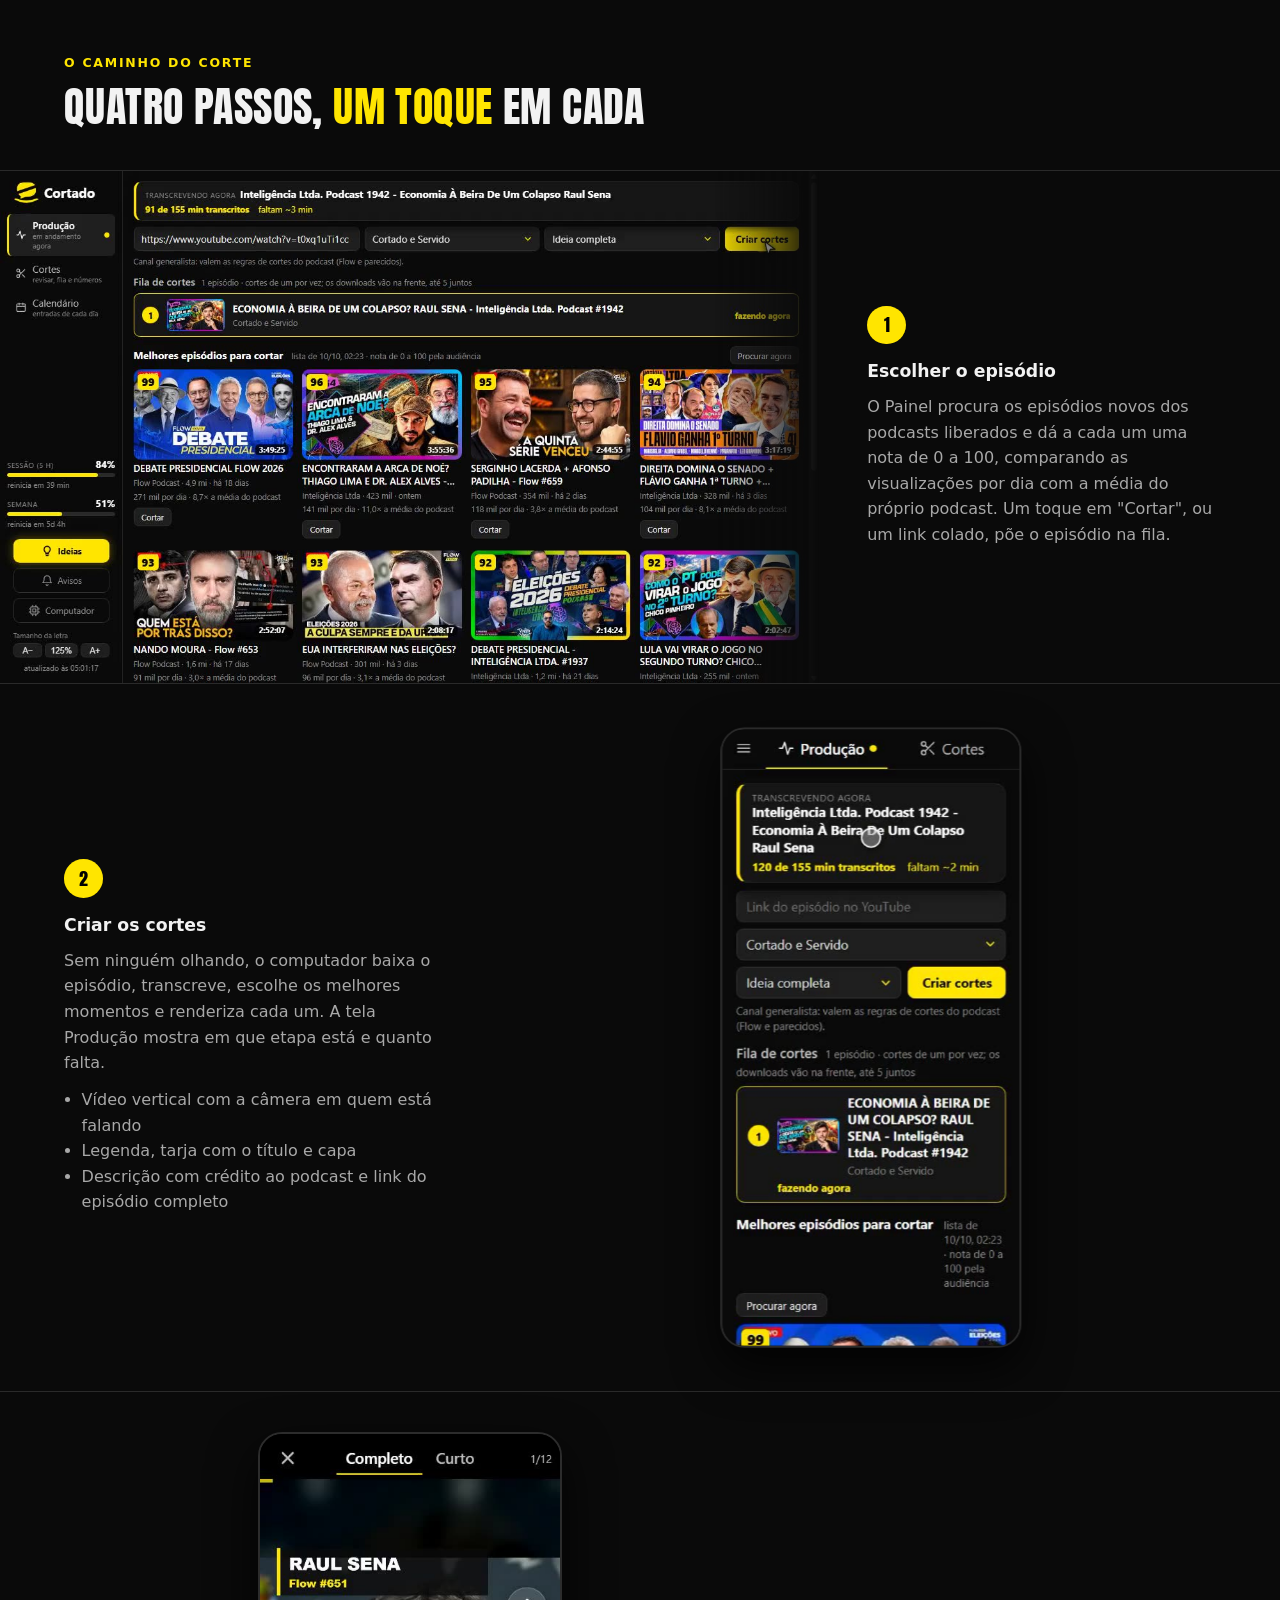
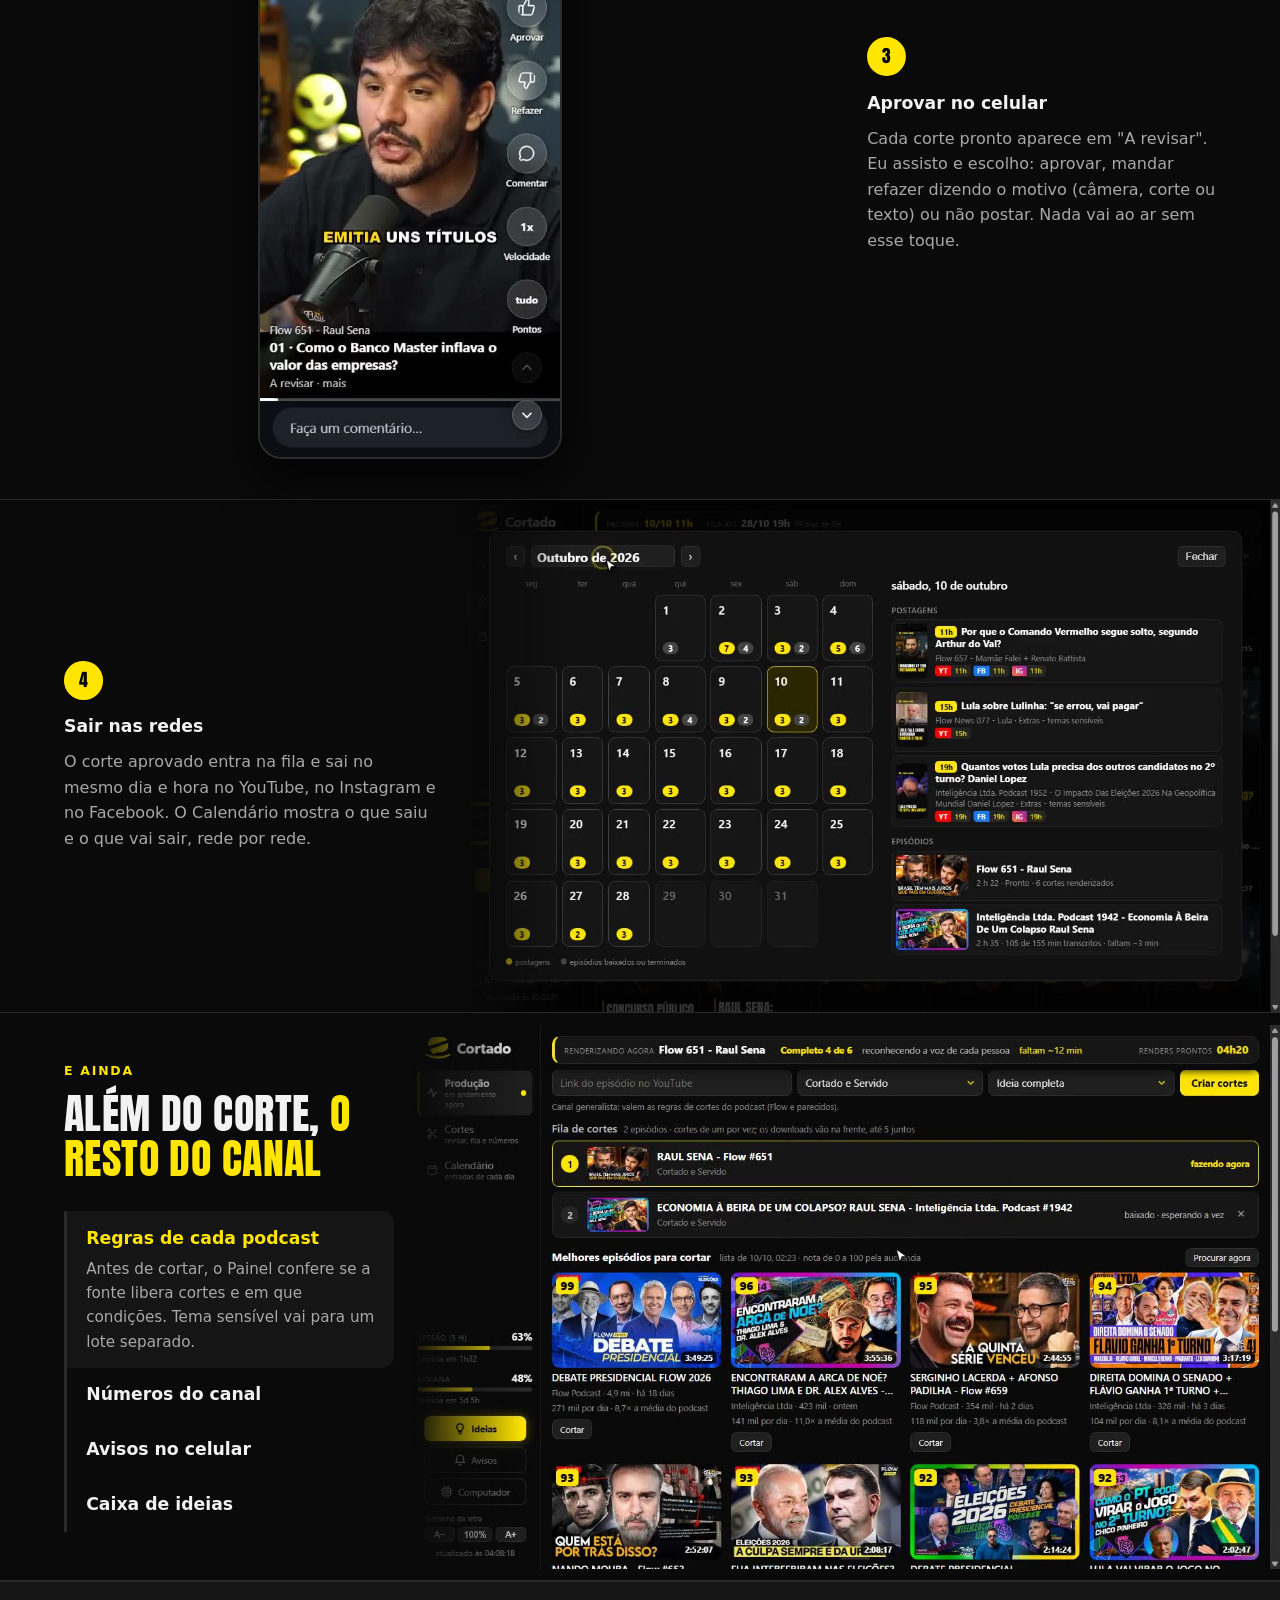
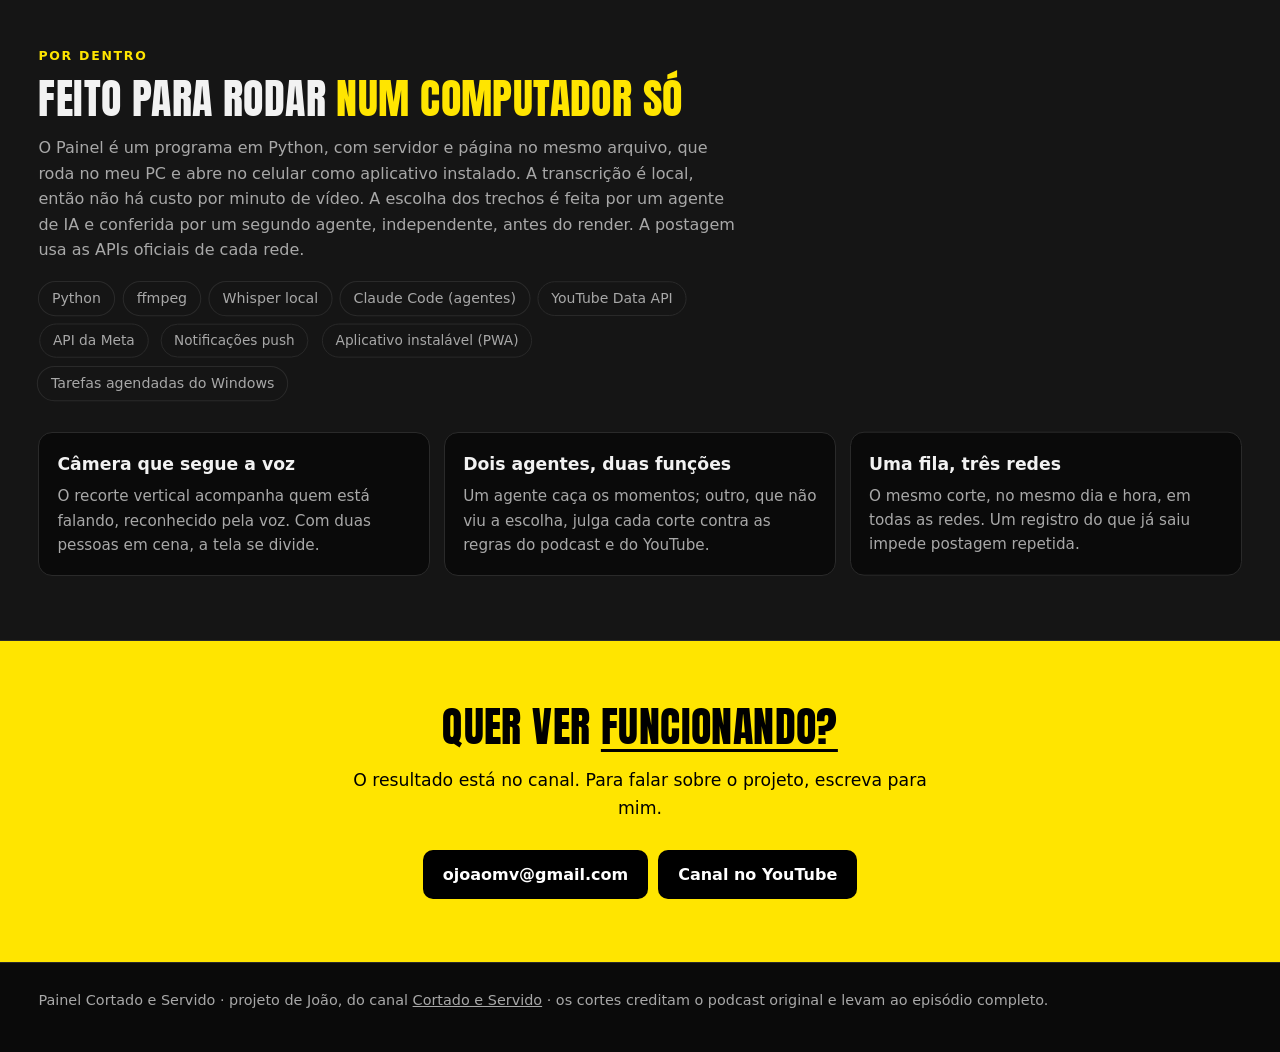
==== commit 7c52e0ac: "Teste do modo cinema (cinema.html), da pasta solta painel-site-motion; fora do site publicado até de" ====
--- a/index.html
+++ b/index.html
@@ -3,7 +3,7 @@
 <meta name="description" content="Como funciona o Painel do Cortado e Servido: um aplicativo próprio que acha o episódio, cria os cortes, deixa aprovar no celular e agenda nas redes.">
 <link rel="icon" href="favicon.ico" sizes="any"><link rel="icon" type="image/png" sizes="32x32" href="favicon-32.png"><link rel="apple-touch-icon" href="apple-touch-icon.png">
 <link rel="preconnect" href="https://fonts.googleapis.com"><link rel="preconnect" href="https://fonts.gstatic.com" crossorigin>
-<link href="https://fonts.googleapis.com/css2?family=Anton&display=swap" rel="stylesheet"><link rel="stylesheet" href="painel.css?v=5"></head><body>
+<link href="https://fonts.googleapis.com/css2?family=Anton&display=swap" rel="stylesheet"><link rel="stylesheet" href="painel.css?m=1"></head><body>
 
 <header class="topo"><div class="dentro"><a class="marca" href="./"><img src="icon-512.png" alt="" width="36" height="36">Painel Cortado e Servido</a>
 <nav><a class="some" href="#caminho">O caminho</a><a class="some" href="#telas">O que faz</a><a class="some" href="#dentro">Por dentro</a><a href="#contato">Contato</a></nav></div></header>
@@ -34,7 +34,7 @@
 <p>Fazer cortes à mão é assistir ao episódio inteiro, achar o trecho, recortar para a vertical, legendar, escrever título e descrição com o crédito e postar em cada rede no horário certo. Para um canal de uma pessoa só, isso não fecha. O Painel existe para que o meu trabalho seja só o que precisa de gente: decidir o que vai ao ar.</p>
 </div></div></section>
 
-<section id="caminho" class="integrada cine"><div class="dentro"><div class="cab">
+<section id="caminho" class="integrada"><div class="dentro"><div class="cab">
 <p class="olho">O caminho do corte</p>
 <h2>Quatro passos, <em>um toque</em> em cada</h2></div>
 
@@ -86,5 +86,5 @@
 </main>
 
 <footer><div class="dentro">Painel Cortado e Servido · projeto de João, do canal <a href="https://www.youtube.com/@cortadoeservido">Cortado e Servido</a> · os cortes creditam o podcast original e levam ao episódio completo.</div></footer>
-<script src="motion.js"></script><script src="painel.js?v=5"></script>
+<script src="motion.js"></script><script src="painel.js?m=1"></script>
 </body></html>
--- a/painel.css
+++ b/painel.css
@@ -184,7 +184,7 @@
  .numeros{grid-template-columns:1fr 1fr}
 }
 
-/* movimento com a biblioteca Motion (classe mo no html): o movimento vem do painel.js; aqui só o estado inicial */
+/* PROVA com a biblioteca Motion (classe mo no html): o movimento vem do painel.js; aqui só o estado inicial */
 .mo .surge{opacity:0}
 .mo .pal{display:inline-block;transform-origin:0 100%}
 .mo .passo{overflow-x:clip}
@@ -195,7 +195,7 @@
 .mo .abas-lista span{transition:opacity .35s}
 .aba-fundo{position:absolute;left:0;right:0;top:0;height:0;background:var(--chapa);border-radius:0 .8rem .8rem 0;pointer-events:none}
 
-/* modo cinema (section.cine): passos presos na tela, a rolagem troca de capítulo; sem a classe mo ficam um abaixo do outro */
+/* modo cinema (cinema.html): passos presos na tela, a rolagem troca de capítulo; sem a classe mo ficam um abaixo do outro */
 .mo .cine-palco{position:sticky;top:3.6rem;height:calc(100svh - 3.6rem);overflow:hidden;border-top:1px solid var(--linha)}
 .mo .cine-palco .passo{position:absolute;inset:0;display:grid;grid-template-columns:minmax(0,36fr) minmax(0,64fr)!important;grid-template-rows:100%;gap:0!important;padding:0!important;border:0!important;align-items:center;opacity:0;pointer-events:none}
 .mo .cine-palco .passo.ativo{pointer-events:auto}
